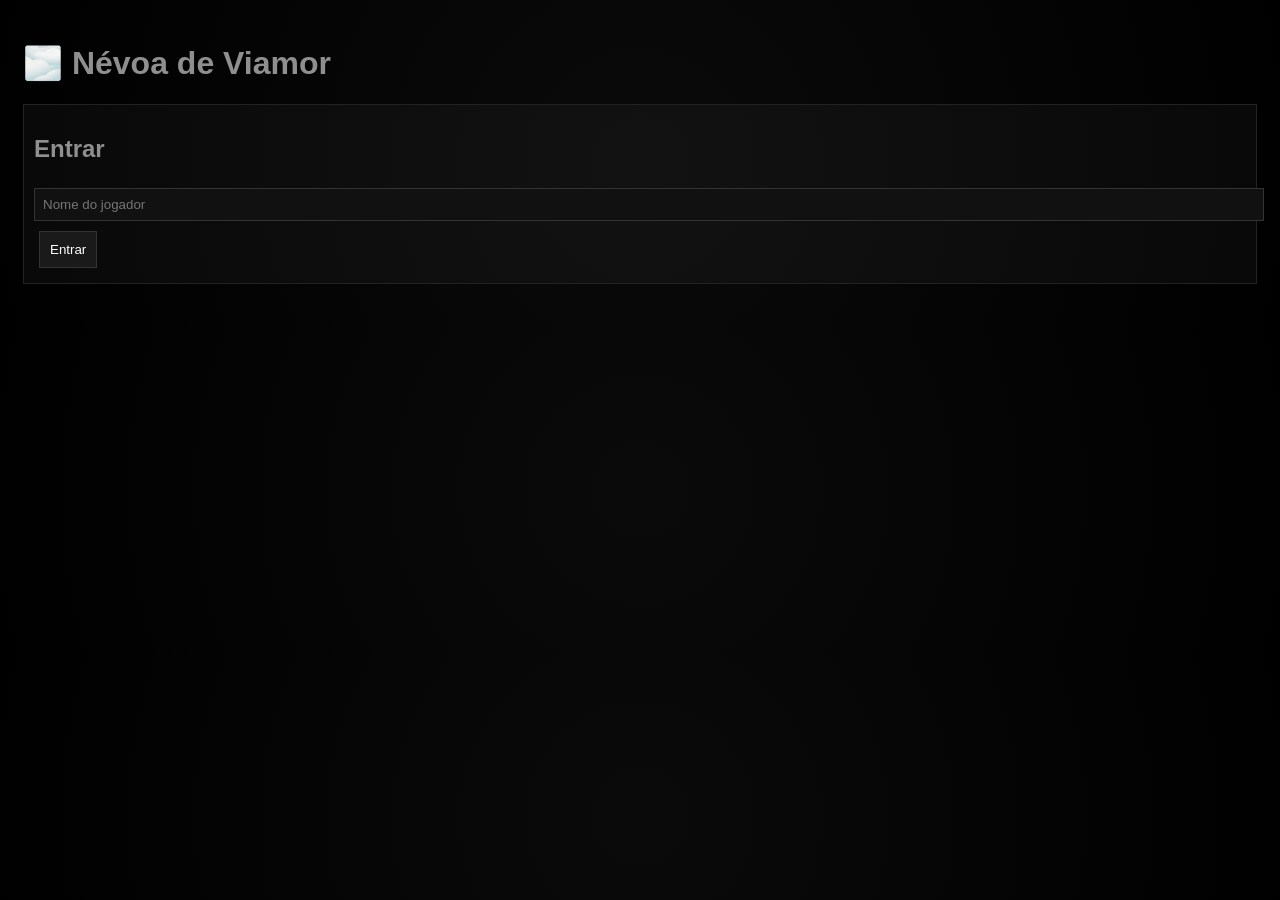
==== index.html @ 669b952c "Add files via upload" ====
<!DOCTYPE html>
<html lang="pt-br">
<head>
<meta charset="UTF-8">
<meta name="viewport" content="width=device-width, initial-scale=1.0">
<title>Névoa de Viamor</title>

<style>
body {
  background: radial-gradient(circle, #0a0a0a, #000);
  color: #d6d6d6;
  font-family: Arial;
  padding: 15px;
}

h1, h2 {
  color: #8f8f8f;
}

input, textarea {
  width: 100%;
  padding: 8px;
  margin: 5px 0;
  background: #111;
  border: 1px solid #333;
  color: white;
}

button {
  padding: 10px;
  margin: 5px;
  background: #1a1a1a;
  color: white;
  border: 1px solid #333;
}

.box {
  margin-bottom: 20px;
  padding: 10px;
  background: rgba(255,255,255,0.03);
  border: 1px solid #222;
}
</style>
</head>

<body>

<h1>🌫️ Névoa de Viamor</h1>

<div id="loginBox" class="box">
<h2>Entrar</h2>
<input id="nomeJogador" placeholder="Nome do jogador">
<button onclick="entrar()">Entrar</button>
</div>

<div id="app" style="display:none">

<div class="box">
<h2>Personagem</h2>
<input id="nome" placeholder="Nome">
<input id="classe" placeholder="Classe">
<input id="idade" placeholder="Idade">
<input id="aparencia" placeholder="Aparência">
</div>

<div class="box">
<h2>Atributos</h2>

<label>Força</label>
<input type="number" id="forca">

<label>Agilidade</label>
<input type="number" id="agi">

<label>Mente</label>
<input type="number" id="mente">

<label>Presença</label>
<input type="number" id="pres">
</div>

<div class="box">
<h2>Status</h2>

<p>Vida: <span id="vida">20</span></p>
<button onclick="vida++; salvar()">+</button>
<button onclick="vida--; salvar()">-</button>

<p>Memória: <span id="memoria">10</span></p>
<button onclick="if(memoria<10){memoria++}; salvar()">+</button>
<button onclick="if(memoria>0){memoria--}; salvar()">-</button>

</div>

<div class="box">
<h2>Defesa</h2>
<p id="defesa">10</p>
</div>

<div class="box">
<h2>Combate</h2>
<input id="arma" placeholder="Arma">
<input id="dano" placeholder="Dano">
<p>d20 + ______ (atributo)</p>
</div>

<div class="box">
<h2>Habilidades</h2>
<textarea id="habilidades"></textarea>
</div>

<div class="box">
<h2>Âncora</h2>
<input id="ancora">
</div>

<div class="box">
<h2>Inventário</h2>
<input id="item1">
<input id="item2">
<input id="item3">
</div>

<div class="box">
<h2>Memórias</h2>
<textarea id="memorias"></textarea>
</div>

</div>

<script>

let jogador = "";
let vida = 20;
let memoria = 10;

function entrar() {
  jogador = document.getElementById("nomeJogador").value;

  if (!jogador) return;

  document.getElementById("loginBox").style.display = "none";
  document.getElementById("app").style.display = "block";

  carregar();
}

function salvar() {
  let dados = {
    nome: val("nome"),
    classe: val("classe"),
    idade: val("idade"),
    aparencia: val("aparencia"),
    forca: val("forca"),
    agi: val("agi"),
    mente: val("mente"),
    pres: val("pres"),
    arma: val("arma"),
    dano: val("dano"),
    habilidades: val("habilidades"),
    ancora: val("ancora"),
    item1: val("item1"),
    item2: val("item2"),
    item3: val("item3"),
    memorias: val("memorias"),
    vida: vida,
    memoria: memoria
  };

  localStorage.setItem(jogador, JSON.stringify(dados));
  atualizar();
}

function carregar() {
  let dados = JSON.parse(localStorage.getItem(jogador));

  if (!dados) return;

  set("nome", dados.nome);
  set("classe", dados.classe);
  set("idade", dados.idade);
  set("aparencia", dados.aparencia);
  set("forca", dados.forca);
  set("agi", dados.agi);
  set("mente", dados.mente);
  set("pres", dados.pres);
  set("arma", dados.arma);
  set("dano", dados.dano);
  set("habilidades", dados.habilidades);
  set("ancora", dados.ancora);
  set("item1", dados.item1);
  set("item2", dados.item2);
  set("item3", dados.item3);
  set("memorias", dados.memorias);

  vida = dados.vida || 20;
  memoria = dados.memoria || 10;

  atualizar();
}

function atualizar() {
  document.getElementById("vida").innerText = vida;
  document.getElementById("memoria").innerText = memoria;

  let agi = document.getElementById("agi").value;
  let defesa = 10 + Number(agi || 0);

  document.getElementById("defesa").innerText = defesa;
}

function val(id) {
  return document.getElementById(id).value;
}

function set(id, v) {
  document.getElementById(id).value = v || "";
}

document.querySelectorAll("input, textarea").forEach(el => {
  el.addEventListener("input", salvar);
});

</script>

</body>
</html>
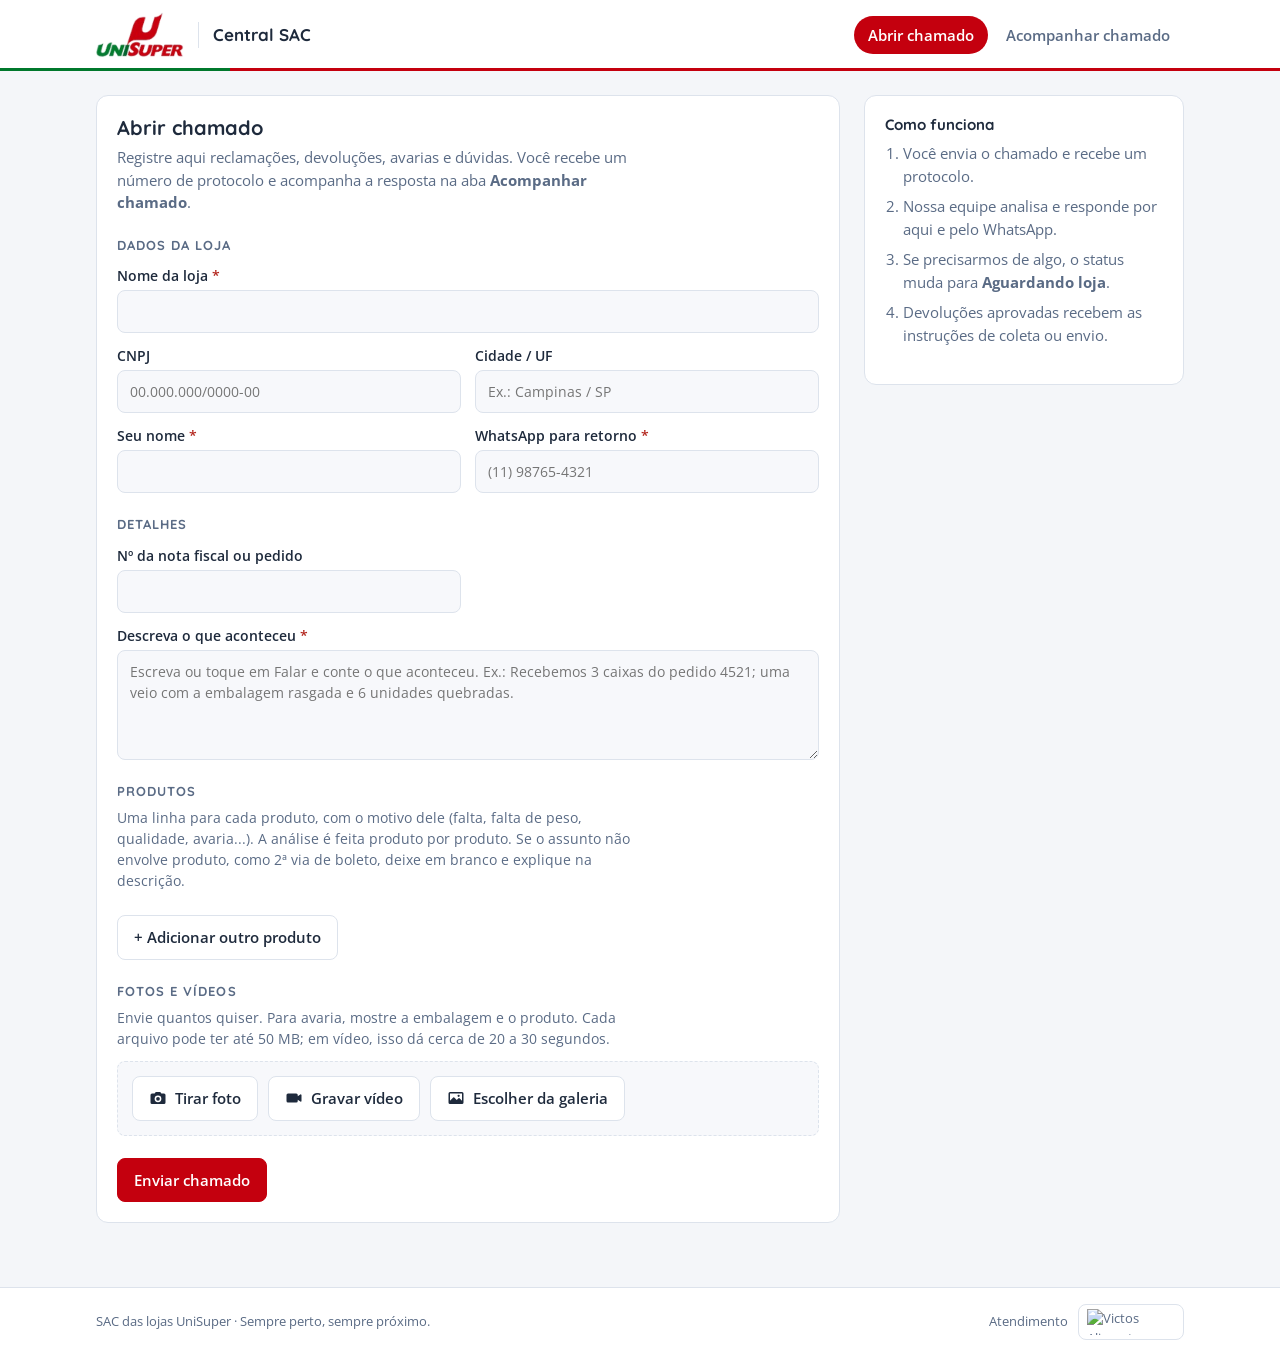
==== commit 8bea5059: "Identidade UniSuper no site, painel e app Logo UniSuper no topo, na tela de boas-vindas e no QR code" ====
--- a/index.html
+++ b/index.html
@@ -1,227 +1,656 @@
-<!DOCTYPE html>
-<html lang="pt-br">
-<head>
-<meta charset="UTF-8">
-<meta name="viewport" content="width=device-width, initial-scale=1.0">
-<title>Névoa de Viamor</title>
-
-<style>
-body {
-  background: radial-gradient(circle, #0a0a0a, #000);
-  color: #d6d6d6;
-  font-family: Arial;
-  padding: 15px;
-}
-
-h1, h2 {
-  color: #8f8f8f;
-}
-
-input, textarea {
-  width: 100%;
-  padding: 8px;
-  margin: 5px 0;
-  background: #111;
-  border: 1px solid #333;
-  color: white;
-}
-
-button {
-  padding: 10px;
-  margin: 5px;
-  background: #1a1a1a;
-  color: white;
-  border: 1px solid #333;
-}
-
-.box {
-  margin-bottom: 20px;
-  padding: 10px;
-  background: rgba(255,255,255,0.03);
-  border: 1px solid #222;
-}
-</style>
-</head>
-
-<body>
-
-<h1>🌫️ Névoa de Viamor</h1>
-
-<div id="loginBox" class="box">
-<h2>Entrar</h2>
-<input id="nomeJogador" placeholder="Nome do jogador">
-<button onclick="entrar()">Entrar</button>
-</div>
-
-<div id="app" style="display:none">
-
-<div class="box">
-<h2>Personagem</h2>
-<input id="nome" placeholder="Nome">
-<input id="classe" placeholder="Classe">
-<input id="idade" placeholder="Idade">
-<input id="aparencia" placeholder="Aparência">
-</div>
-
-<div class="box">
-<h2>Atributos</h2>
-
-<label>Força</label>
-<input type="number" id="forca">
-
-<label>Agilidade</label>
-<input type="number" id="agi">
-
-<label>Mente</label>
-<input type="number" id="mente">
-
-<label>Presença</label>
-<input type="number" id="pres">
-</div>
-
-<div class="box">
-<h2>Status</h2>
-
-<p>Vida: <span id="vida">20</span></p>
-<button onclick="vida++; salvar()">+</button>
-<button onclick="vida--; salvar()">-</button>
-
-<p>Memória: <span id="memoria">10</span></p>
-<button onclick="if(memoria<10){memoria++}; salvar()">+</button>
-<button onclick="if(memoria>0){memoria--}; salvar()">-</button>
-
-</div>
-
-<div class="box">
-<h2>Defesa</h2>
-<p id="defesa">10</p>
-</div>
-
-<div class="box">
-<h2>Combate</h2>
-<input id="arma" placeholder="Arma">
-<input id="dano" placeholder="Dano">
-<p>d20 + ______ (atributo)</p>
-</div>
-
-<div class="box">
-<h2>Habilidades</h2>
-<textarea id="habilidades"></textarea>
-</div>
-
-<div class="box">
-<h2>Âncora</h2>
-<input id="ancora">
-</div>
-
-<div class="box">
-<h2>Inventário</h2>
-<input id="item1">
-<input id="item2">
-<input id="item3">
-</div>
-
-<div class="box">
-<h2>Memórias</h2>
-<textarea id="memorias"></textarea>
-</div>
-
-</div>
-
-<script>
-
-let jogador = "";
-let vida = 20;
-let memoria = 10;
-
-function entrar() {
-  jogador = document.getElementById("nomeJogador").value;
-
-  if (!jogador) return;
-
-  document.getElementById("loginBox").style.display = "none";
-  document.getElementById("app").style.display = "block";
-
-  carregar();
-}
-
-function salvar() {
-  let dados = {
-    nome: val("nome"),
-    classe: val("classe"),
-    idade: val("idade"),
-    aparencia: val("aparencia"),
-    forca: val("forca"),
-    agi: val("agi"),
-    mente: val("mente"),
-    pres: val("pres"),
-    arma: val("arma"),
-    dano: val("dano"),
-    habilidades: val("habilidades"),
-    ancora: val("ancora"),
-    item1: val("item1"),
-    item2: val("item2"),
-    item3: val("item3"),
-    memorias: val("memorias"),
-    vida: vida,
-    memoria: memoria
-  };
-
-  localStorage.setItem(jogador, JSON.stringify(dados));
-  atualizar();
-}
-
-function carregar() {
-  let dados = JSON.parse(localStorage.getItem(jogador));
-
-  if (!dados) return;
-
-  set("nome", dados.nome);
-  set("classe", dados.classe);
-  set("idade", dados.idade);
-  set("aparencia", dados.aparencia);
-  set("forca", dados.forca);
-  set("agi", dados.agi);
-  set("mente", dados.mente);
-  set("pres", dados.pres);
-  set("arma", dados.arma);
-  set("dano", dados.dano);
-  set("habilidades", dados.habilidades);
-  set("ancora", dados.ancora);
-  set("item1", dados.item1);
-  set("item2", dados.item2);
-  set("item3", dados.item3);
-  set("memorias", dados.memorias);
-
-  vida = dados.vida || 20;
-  memoria = dados.memoria || 10;
-
-  atualizar();
-}
-
-function atualizar() {
-  document.getElementById("vida").innerText = vida;
-  document.getElementById("memoria").innerText = memoria;
-
-  let agi = document.getElementById("agi").value;
-  let defesa = 10 + Number(agi || 0);
-
-  document.getElementById("defesa").innerText = defesa;
-}
-
-function val(id) {
-  return document.getElementById(id).value;
-}
-
-function set(id, v) {
-  document.getElementById(id).value = v || "";
-}
-
-document.querySelectorAll("input, textarea").forEach(el => {
-  el.addEventListener("input", salvar);
-});
-
-</script>
-
-</body>
-</html>+<!doctype html>
+<html lang="pt-BR">
+<head>
+<meta charset="utf-8">
+<meta name="viewport" content="width=device-width, initial-scale=1, viewport-fit=cover">
+<title>SAC UniSuper</title>
+<meta name="description" content="SAC das lojas UniSuper: abra e acompanhe reclamações, devoluções, avarias e dúvidas.">
+<link rel="preconnect" href="https://fonts.googleapis.com">
+<link rel="preconnect" href="https://fonts.gstatic.com" crossorigin>
+<link rel="stylesheet" href="https://fonts.googleapis.com/css2?family=Quicksand:wght@500;600;700&family=Open+Sans:wght@400;500;600;700&family=JetBrains+Mono:wght@500;600&display=swap">
+<link rel="stylesheet" href="estilo.css">
+<link rel="icon" type="image/png" href="img/us-favicon.png">
+<link rel="apple-touch-icon" href="img/us-apple-touch-icon.png">
+<link rel="manifest" href="manifest.webmanifest">
+<meta name="theme-color" content="#c4000e">
+<meta name="mobile-web-app-capable" content="yes">
+<meta name="apple-mobile-web-app-title" content="SAC UniSuper">
+</head>
+<body>
+
+<header class="top">
+  <div class="wrap">
+    <a class="brand" href="./">
+      <picture>
+        <source srcset="img/unisuper-logo-escuro.png" media="(prefers-color-scheme: dark)">
+        <img class="logo" src="img/unisuper-logo-grande.png" alt="UniSuper" width="453" height="237">
+      </picture>
+      <span class="brand-sub">Central SAC</span>
+    </a>
+    <nav class="tabs" aria-label="Seções">
+      <button class="tab" type="button" data-view="novo" aria-current="page">Abrir chamado</button>
+      <button class="tab" type="button" data-view="acompanhar">Acompanhar chamado</button>
+    </nav>
+  </div>
+</header>
+
+<main class="wrap">
+  <div id="banners"></div>
+  <div class="instalar" id="instalar" hidden>
+    <img src="img/us-app-192.png" alt="" width="44" height="44">
+    <div><b>Instale o app SAC UniSuper</b><span>Fica na tela do celular e abre direto no formulário.</span></div>
+    <button class="btn primary small" type="button" id="instalar-sim">Instalar</button>
+    <button class="btn small" type="button" id="instalar-nao" aria-label="Agora não">Agora não</button>
+    <p class="instalar-ajuda" id="instalar-ajuda" hidden></p>
+  </div>
+
+  <!-- Abrir chamado -->
+  <section id="v-novo">
+    <div class="grid-form" id="form-area">
+      <form class="card" id="form" novalidate>
+        <h2>Abrir chamado</h2>
+        <p class="lead">Registre aqui reclamações, devoluções, avarias e dúvidas. Você recebe um número de protocolo e acompanha a resposta na aba <b>Acompanhar chamado</b>.</p>
+
+        <fieldset>
+          <legend>Dados da loja</legend>
+          <div class="loja-fixa" id="loja-fixa" hidden></div>
+          <div class="fields">
+            <label class="f full manual"><span>Nome da loja <span class="req">*</span></span><input type="text" id="f-loja" autocomplete="organization" maxlength="200" required></label>
+            <label class="f manual">CNPJ<input type="text" id="f-cnpj" inputmode="numeric" maxlength="30" placeholder="00.000.000/0000-00"></label>
+            <label class="f manual">Cidade / UF<input type="text" id="f-cidade" maxlength="120" placeholder="Ex.: Campinas / SP"></label>
+            <label class="f"><span>Seu nome <span class="req">*</span></span><input type="text" id="f-contato" autocomplete="name" maxlength="120" required></label>
+            <label class="f"><span>WhatsApp para retorno <span class="req">*</span></span><input type="tel" id="f-whats" inputmode="tel" autocomplete="tel" placeholder="(11) 98765-4321" required></label>
+          </div>
+        </fieldset>
+
+        <fieldset>
+          <legend>Detalhes</legend>
+          <div class="fields">
+            <label class="f">Nº da nota fiscal ou pedido<input type="text" id="f-nf" maxlength="60"></label>
+            <div class="f full">
+              <div class="desc-cab"><label for="f-desc"><span>Descreva o que aconteceu <span class="req">*</span></span></label>
+                <button class="btn small mic" type="button" id="btn-mic" hidden aria-pressed="false"><svg viewBox="0 0 24 24" width="18" height="18" aria-hidden="true"><path fill="currentColor" d="M12 15a3 3 0 0 0 3-3V6a3 3 0 1 0-6 0v6a3 3 0 0 0 3 3zm5-3a5 5 0 0 1-10 0H5a7 7 0 0 0 6 6.92V21h2v-2.08A7 7 0 0 0 19 12h-2z"/></svg><span id="mic-rot">Falar</span></button></div>
+              <textarea id="f-desc" maxlength="4000" required placeholder="Escreva ou toque em Falar e conte o que aconteceu. Ex.: Recebemos 3 caixas do pedido 4521; uma veio com a embalagem rasgada e 6 unidades quebradas."></textarea>
+              <small class="muted" id="mic-status" role="status"></small>
+            </div>
+          </div>
+        </fieldset>
+
+        <fieldset>
+          <legend id="itens-leg">Produtos</legend>
+          <p class="hint" id="itens-hint">Uma linha para cada produto, com o motivo dele (falta, falta de peso, qualidade, avaria...). A análise é feita produto por produto. Se o assunto não envolve produto, como 2ª via de boleto, deixe em branco e explique na descrição.</p>
+          <div class="itens" id="itens"></div>
+          <button class="btn" type="button" id="add-item">+ Adicionar outro produto</button>
+        </fieldset>
+
+        <fieldset>
+          <legend id="fotos-rot">Fotos e vídeos</legend>
+          <p class="hint">Envie quantos quiser. Para avaria, mostre a embalagem e o produto. Cada arquivo pode ter até 50 MB; em vídeo, isso dá cerca de 20 a 30 segundos.</p>
+          <div class="drop" role="group" aria-labelledby="fotos-rot">
+            <div class="foto-btns">
+              <button class="btn" type="button" id="btn-camera"><svg viewBox="0 0 24 24" width="18" height="18" aria-hidden="true"><path fill="currentColor" d="M9 4h6l1.5 2H20a2 2 0 0 1 2 2v10a2 2 0 0 1-2 2H4a2 2 0 0 1-2-2V8a2 2 0 0 1 2-2h3.5L9 4zm3 4.5a4.5 4.5 0 1 0 0 9 4.5 4.5 0 0 0 0-9zm0 2a2.5 2.5 0 1 1 0 5 2.5 2.5 0 0 1 0-5z"/></svg>Tirar foto</button>
+              <button class="btn" type="button" id="btn-video"><svg viewBox="0 0 24 24" width="18" height="18" aria-hidden="true"><path fill="currentColor" d="M4 6h11a2 2 0 0 1 2 2v1.6l3.4-2.3A1 1 0 0 1 22 8.1v7.8a1 1 0 0 1-1.6.8L17 14.4V16a2 2 0 0 1-2 2H4a2 2 0 0 1-2-2V8a2 2 0 0 1 2-2z"/></svg>Gravar vídeo</button>
+              <button class="btn" type="button" id="btn-galeria"><svg viewBox="0 0 24 24" width="18" height="18" aria-hidden="true"><path fill="currentColor" d="M4 4h16a2 2 0 0 1 2 2v12a2 2 0 0 1-2 2H4a2 2 0 0 1-2-2V6a2 2 0 0 1 2-2zm0 2v9.6l4.3-4.3a1 1 0 0 1 1.4 0l3.3 3.3 2.3-2.3a1 1 0 0 1 1.4 0L20 15.6V6H4zm11.5 1.5a1.5 1.5 0 1 1 0 3 1.5 1.5 0 0 1 0-3z"/></svg><span id="galeria-rot">Escolher da galeria</span></button>
+              <span class="muted" id="fotos-cont"></span>
+            </div>
+            <input class="oculto" type="file" id="f-camera" accept="image/*" capture="environment" tabindex="-1" aria-hidden="true">
+            <input class="oculto" type="file" id="f-video" accept="video/*" capture="environment" tabindex="-1" aria-hidden="true">
+            <input class="oculto" type="file" id="f-fotos" accept="image/*,video/*" multiple tabindex="-1" aria-hidden="true">
+            <div class="thumbs" id="thumbs"></div>
+          </div>
+        </fieldset>
+
+        <div class="actions">
+          <button class="btn primary" type="submit" id="btn-enviar">Enviar chamado</button>
+          <span class="muted" id="form-msg" role="status"></span>
+        </div>
+      </form>
+
+      <aside class="card aside">
+        <h3>Como funciona</h3>
+        <ol>
+          <li>Você envia o chamado e recebe um protocolo.</li>
+          <li>Nossa equipe analisa e responde por aqui e pelo WhatsApp.</li>
+          <li>Se precisarmos de algo, o status muda para <b>Aguardando loja</b>.</li>
+          <li>Devoluções aprovadas recebem as instruções de coleta ou envio.</li>
+        </ol>
+        <div class="sla" id="sla-list"></div>
+        <p class="muted" id="sac-fone" hidden></p>
+      </aside>
+    </div>
+
+    <div id="sucesso" hidden>
+      <div class="ticket">
+        <div class="left">Protocolo</div>
+        <div class="right">
+          <span class="muted">Chamado registrado. Guarde este número:</span>
+          <span class="code mono" id="suc-code"></span>
+          <span class="muted" id="suc-prazo"></span>
+          <div class="actions" style="margin-top:4px">
+            <button class="btn" type="button" id="suc-copiar">Copiar protocolo</button>
+            <button class="btn" type="button" id="suc-ver">Acompanhar este chamado</button>
+            <button class="btn primary" type="button" id="suc-novo">Abrir outro chamado</button>
+          </div>
+        </div>
+      </div>
+    </div>
+  </section>
+
+  <!-- Acompanhar -->
+  <section id="v-acompanhar" hidden>
+    <div class="grid-form">
+      <div style="display:grid;gap:18px;min-width:0">
+        <form class="card" id="consulta" novalidate>
+          <h2>Acompanhar chamado</h2>
+          <p class="lead">Informe o protocolo e o WhatsApp usado na abertura.</p>
+          <div class="fields" style="margin-top:16px">
+            <label class="f">Protocolo<input type="text" id="c-proto" class="mono" placeholder="SAC-261020-K7QM" autocapitalize="characters" required></label>
+            <label class="f">WhatsApp<input type="tel" id="c-whats" inputmode="tel" placeholder="(11) 98765-4321" required></label>
+          </div>
+          <div class="actions">
+            <button class="btn primary" type="submit" id="btn-consultar">Consultar</button>
+            <span class="muted" id="c-msg" role="status"></span>
+          </div>
+        </form>
+        <div id="resultado"></div>
+      </div>
+      <aside class="card aside">
+        <h3>Chamados deste aparelho</h3>
+        <div id="recentes"></div>
+      </aside>
+    </div>
+  </section>
+</main>
+
+<footer class="rodape">
+  <div class="wrap">
+    <span>SAC das lojas UniSuper · Sempre perto, sempre próximo.</span>
+    <span class="grupo">Atendimento <span class="selo"><img src="img/victos-logo.png" alt="Victos Alimentos e Logística" width="720" height="212"></span></span>
+  </div>
+</footer>
+
+<div class="boas-vindas" id="boas-vindas" role="dialog" aria-modal="true" aria-labelledby="bv-tit" hidden>
+  <div class="bv-faixa" aria-hidden="true"></div>
+  <div class="bv-corpo">
+    <picture>
+      <source srcset="img/unisuper-logo-escuro.png" media="(prefers-color-scheme: dark)">
+      <img src="img/unisuper-logo-grande.png" alt="UniSuper" class="bv-logo" width="453" height="237">
+    </picture>
+    <h1 id="bv-tit">Bem-vindo!</h1>
+    <p class="bv-loja" id="bv-loja" hidden></p>
+    <p class="bv-txt">Este é o SAC das lojas UniSuper. Por aqui você abre reclamações, devoluções e avarias, manda fotos e vídeos e acompanha a resposta da equipe.</p>
+    <button class="btn primary bv-btn" type="button" id="bv-ok">Abrir chamado</button>
+    <span class="bv-grupo">Atendimento <img src="img/victos-logo.png" alt="Victos Alimentos e Logística" width="720" height="212"></span>
+  </div>
+</div>
+
+<div class="toast" id="toast" role="status" hidden></div>
+
+<script src="https://cdn.jsdelivr.net/npm/@supabase/supabase-js@2.45.4/dist/umd/supabase.js"></script>
+<script src="config.js"></script>
+<script src="comum.js"></script>
+<script>
+(function () {
+  const { TIPOS, STATUS, MOTIVOS_ITEM, tipoPelosItens, fmtQtd, lerQtd, MAX_ARQUIVO, tipoArquivo, tamanho, decisaoTexto, $, esc, soDigitos, store, prazoDe, prazoInfo, quando, toast, copiar, mensagemErro } = window.SAC;
+  const cfg = window.SAC_CONFIG || {};
+  const sb = window.SAC.cliente();
+  let atual = null; // chamado aberto na consulta: {protocolo, whatsapp}
+
+  if (cfg.whatsappSac) { $('sac-fone').hidden = false; $('sac-fone').textContent = 'Urgente? Fale com o SAC pelo WhatsApp ' + cfg.whatsappSac + '.'; }
+  if (!sb) { $('banners').innerHTML = window.SAC.configPendente(); $('btn-enviar').disabled = true; $('btn-consultar').disabled = true; }
+
+  // ---------- abas ----------
+  function irPara(v) {
+    document.querySelectorAll('.tab').forEach((b) => b.toggleAttribute('aria-current', b.dataset.view === v));
+    document.querySelectorAll('.tab[aria-current]').forEach((b) => b.setAttribute('aria-current', 'page'));
+    $('v-novo').hidden = v !== 'novo';
+    $('v-acompanhar').hidden = v !== 'acompanhar';
+    if (v === 'acompanhar') renderRecentes();
+    try { history.replaceState(null, '', v === 'acompanhar' ? '#acompanhar' : location.pathname + location.search); } catch (e) { /* ok */ }
+    window.scrollTo(0, 0);
+  }
+  document.querySelectorAll('.tab').forEach((b) => b.addEventListener('click', () => irPara(b.dataset.view)));
+
+  // ---------- formulário ----------
+  $('sla-list').innerHTML = '<h3>Prazo de primeira resposta</h3>' + Object.values(TIPOS).map((t) =>
+    `<div><span>${esc(t.rot)}</span><b class="mono">${t.sla} h</b></div>`).join('');
+  function novaLinha() {
+    const d = document.createElement('div');
+    d.className = 'item-linha';
+    d.innerHTML = `<span class="item-n" aria-hidden="true"></span>
+      <label class="f c-sku">Código (SKU)<input type="text" data-k="sku" maxlength="60" autocomplete="off" inputmode="numeric" placeholder="Código"></label>
+      <label class="f c-desc">Descrição do produto<input type="text" data-k="produto" maxlength="200" autocomplete="off" placeholder="ou comece pelo nome"></label>
+      <div class="f c-qtd"><span>Quantidade</span><div class="qtd-un">
+        <input type="text" data-k="quantidade" inputmode="decimal" autocomplete="off" aria-label="Quantidade">
+        <select data-k="unidade" aria-label="Unidade de medida"><option value="un">un</option><option value="kg">kg</option></select>
+      </div></div>
+      <label class="f c-mot">Motivo deste produto<select data-k="motivo"><option value="">Selecione</option>${MOTIVOS_ITEM.map((m) => `<option>${esc(m)}</option>`).join('')}</select></label>
+      <button class="item-rem" type="button" aria-label="Remover este produto">×</button>
+      <ul class="sugestoes" role="listbox" aria-label="Produtos do catálogo" hidden></ul>`;
+    $('itens').appendChild(d);
+    atualizarLinhas();
+    return d;
+  }
+  function atualizarLinhas() {
+    const linhas = $('itens').querySelectorAll('.item-linha');
+    linhas.forEach((l, i) => { l.querySelector('.item-n').textContent = i + 1; l.querySelector('.item-rem').hidden = linhas.length === 1; });
+  }
+  function lerItens() {
+    return Array.from($('itens').querySelectorAll('.item-linha')).map((l) => {
+      const val = (k) => l.querySelector(`[data-k="${k}"]`).value.trim();
+      const q = lerQtd(val('quantidade'));
+      return { sku: val('sku'), produto: val('produto'), quantidade: q == null || Number.isNaN(q) ? '' : String(q), unidade: val('unidade'), motivo: val('motivo') };
+    }).filter((i) => i.sku || i.produto);
+  }
+  function limparItens() { $('itens').innerHTML = ''; novaLinha(); }
+  $('add-item').addEventListener('click', () => { novaLinha().querySelector('input').focus(); });
+  $('itens').addEventListener('click', (e) => {
+    const b = e.target.closest('.item-rem');
+    if (b) { b.closest('.item-linha').remove(); atualizarLinhas(); }
+  });
+  limparItens();
+
+  // Catálogo: ao digitar o código, o nome aparece; ao digitar o nome, sugere produtos com o código.
+  // Produto fora do catálogo continua aceito, digitado à mão.
+  const buscasPendentes = new WeakMap();
+  function preencher(linha, p) {
+    linha.querySelector('[data-k="sku"]').value = p.sku;
+    linha.querySelector('[data-k="produto"]').value = p.nome;
+    linha.dataset.cat = '1';
+    fecharSugestoes(linha);
+  }
+  function fecharSugestoes(linha) { const ul = linha.querySelector('.sugestoes'); ul.hidden = true; ul.innerHTML = ''; }
+  $('itens').addEventListener('input', (e) => {
+    const campo = e.target.closest('[data-k="sku"], [data-k="produto"]');
+    if (!campo || !sb) return;
+    const linha = campo.closest('.item-linha');
+    delete linha.dataset.cat;
+    clearTimeout(buscasPendentes.get(linha));
+    const q = campo.value.trim();
+    if (q.length < 2) { fecharSugestoes(linha); return; }
+    buscasPendentes.set(linha, setTimeout(async () => {
+      const pedido = (linha.dataset.pedido = String(Number(linha.dataset.pedido || 0) + 1));
+      const { data, error } = await sb.rpc('buscar_produtos', { p_busca: q, p_limite: 8 });
+      if (error || linha.dataset.pedido !== pedido || !Array.isArray(data)) return;
+      const exato = campo.dataset.k === 'sku' && data.find((p) => p.sku.toLowerCase() === q.toLowerCase());
+      if (exato) { preencher(linha, exato); return; }
+      const ul = linha.querySelector('.sugestoes');
+      if (!data.length) { fecharSugestoes(linha); return; }
+      ul.innerHTML = data.map((p, i) => `<li><button type="button" role="option" data-i="${i}"><b class="mono">${esc(p.sku)}</b><span>${esc(p.nome)}</span></button></li>`).join('');
+      ul._produtos = data;
+      ul.hidden = false;
+    }, 250));
+  });
+  $('itens').addEventListener('click', (e) => {
+    const b = e.target.closest('.sugestoes [data-i]');
+    if (!b) return;
+    const linha = b.closest('.item-linha');
+    preencher(linha, b.closest('.sugestoes')._produtos[Number(b.dataset.i)]);
+    linha.querySelector('[data-k="quantidade"]').focus();
+  });
+  $('itens').addEventListener('keydown', (e) => {
+    const linha = e.target.closest('.item-linha');
+    if (!linha) return;
+    const ul = linha.querySelector('.sugestoes');
+    if (e.key === 'Escape') { fecharSugestoes(linha); return; }
+    if (e.key === 'ArrowDown' && !ul.hidden) {
+      e.preventDefault();
+      const botoes = Array.from(ul.querySelectorAll('button'));
+      const i = botoes.indexOf(document.activeElement);
+      (botoes[i + 1] || botoes[0]).focus();
+    }
+    if (e.key === 'ArrowUp' && !ul.hidden && ul.contains(document.activeElement)) {
+      e.preventDefault();
+      const botoes = Array.from(ul.querySelectorAll('button'));
+      const i = botoes.indexOf(document.activeElement);
+      (i > 0 ? botoes[i - 1] : linha.querySelector('[data-k="produto"]')).focus();
+    }
+  });
+  // Fecha as sugestões ao sair da linha (o atraso deixa o toque na sugestão acontecer antes).
+  $('itens').addEventListener('focusout', (e) => {
+    const linha = e.target.closest('.item-linha');
+    if (linha) setTimeout(() => { if (!linha.contains(document.activeElement)) fecharSugestoes(linha); }, 200);
+  });
+
+  const salvo = store.get('sac.loja');
+  if (salvo) {
+    $('f-loja').value = salvo.nome || ''; $('f-cnpj').value = salvo.cnpj || ''; $('f-cidade').value = salvo.cidade || '';
+    $('f-contato').value = salvo.contato || ''; $('f-whats').value = salvo.whatsapp || '';
+  }
+
+  // Link próprio da loja (?loja=código): o formulário já abre com a loja identificada.
+  // O código fica guardado no aparelho, então o endereço comum também reconhece a loja depois.
+  let lojaFixa = null;
+  function mostrarLojaFixa(l) {
+    lojaFixa = l;
+    if (l) { $('bv-loja').textContent = l.nome; $('bv-loja').hidden = false; }
+    $('loja-fixa').hidden = !l;
+    document.querySelectorAll('#form .manual').forEach((el) => { el.hidden = !!l; });
+    if (!l) return;
+    $('loja-fixa').innerHTML = `<div><span class="lf-rot">Chamado em nome de</span><b>${esc(l.nome)}</b>
+      <span class="muted">${esc([l.cnpj, l.cidade].filter(Boolean).join(' · '))}</span></div>
+      <button class="btn small" type="button" id="lf-trocar">Não é a sua loja?</button>`;
+    $('f-loja').value = l.nome; $('f-cnpj').value = l.cnpj || ''; $('f-cidade').value = l.cidade || '';
+    // Quem atende pode variar: usa o que esta pessoa já digitou antes; senão, o contato cadastrado.
+    if (!$('f-contato').value && l.contato) $('f-contato').value = l.contato;
+    if (!$('f-whats').value && l.whatsapp) $('f-whats').value = l.whatsapp;
+    $('lf-trocar').addEventListener('click', () => {
+      store.set('sac.lojaCodigo', null);
+      ['f-loja', 'f-cnpj', 'f-cidade'].forEach((id) => { $(id).value = ''; });
+      mostrarLojaFixa(null);
+      $('f-loja').focus();
+    });
+  }
+  async function identificarLoja() {
+    let codigo = null;
+    try { codigo = new URLSearchParams(location.search).get('loja'); } catch (e) { /* ok */ }
+    if (codigo) store.set('sac.lojaCodigo', codigo.trim().toLowerCase());
+    codigo = store.get('sac.lojaCodigo');
+    if (!codigo || !sb) return;
+    const { data, error } = await sb.rpc('loja_por_codigo', { p_codigo: codigo });
+    if (error) return; // sem conexão: segue com o formulário comum
+    if (!data) {
+      store.set('sac.lojaCodigo', null);
+      if (new URLSearchParams(location.search).get('loja')) toast('Este link de loja não está mais ativo. Preencha os dados da loja.');
+      return;
+    }
+    mostrarLojaFixa(data);
+  }
+  identificarLoja();
+
+  // Fotos e vídeos: câmera e gravação trazem um por vez e a galeria pode trazer vários, então guardamos a lista aqui.
+  let anexosSel = [];
+  const celular = window.matchMedia && window.matchMedia('(pointer: coarse)').matches;
+  if (!celular) { $('btn-camera').hidden = true; $('btn-video').hidden = true; $('galeria-rot').textContent = 'Escolher arquivos'; }
+  $('btn-camera').addEventListener('click', () => $('f-camera').click());
+  $('btn-video').addEventListener('click', () => $('f-video').click());
+  $('btn-galeria').addEventListener('click', () => $('f-fotos').click());
+  function adicionarAnexos(input) {
+    const novos = Array.from(input.files || []);
+    input.value = '';
+    novos.forEach((f) => {
+      const tipo = tipoArquivo(f);
+      if (!tipo) { toast(f.name + ' não foi adicionado: envie foto (JPG, PNG, HEIC) ou vídeo (MP4, MOV).'); return; }
+      if (f.size > MAX_ARQUIVO) {
+        toast(f.name + ' tem ' + tamanho(f.size) + ' e passa do limite de 50 MB' + (tipo.mime.startsWith('video') ? '. Grave um vídeo mais curto, de até 30 segundos.' : '.'));
+        return;
+      }
+      anexosSel.push({ arquivo: f, tipo, url: URL.createObjectURL(f) });
+    });
+    renderAnexos();
+  }
+  function renderAnexos() {
+    $('thumbs').innerHTML = anexosSel.map((a, i) => {
+      const video = a.tipo.mime.startsWith('video');
+      const midia = video ? `<video src="${a.url}" muted playsinline preload="metadata"></video><span class="play" aria-hidden="true">▶</span>` : `<img src="${a.url}" alt="">`;
+      return `<div class="thumb" title="${esc(a.arquivo.name)} · ${tamanho(a.arquivo.size)}">${midia}<button type="button" data-rem="${i}" aria-label="Remover ${video ? 'vídeo' : 'foto'} ${i + 1}">×</button></div>`;
+    }).join('');
+    const fotos = anexosSel.filter((a) => !a.tipo.mime.startsWith('video')).length, videos = anexosSel.length - fotos;
+    const partes = [];
+    if (fotos) partes.push(fotos + (fotos === 1 ? ' foto' : ' fotos'));
+    if (videos) partes.push(videos + (videos === 1 ? ' vídeo' : ' vídeos'));
+    $('fotos-cont').textContent = partes.join(' e ');
+  }
+  function limparAnexos() { anexosSel.forEach((a) => URL.revokeObjectURL(a.url)); anexosSel = []; renderAnexos(); }
+  ['f-camera', 'f-video', 'f-fotos'].forEach((id) => $(id).addEventListener('change', () => adicionarAnexos($(id))));
+  $('thumbs').addEventListener('click', (e) => {
+    const b = e.target.closest('[data-rem]');
+    if (!b) return;
+    const [a] = anexosSel.splice(Number(b.dataset.rem), 1);
+    if (a) URL.revokeObjectURL(a.url);
+    renderAnexos();
+  });
+
+  // Ditado por voz na descrição: usa o reconhecimento de voz do próprio navegador (Chrome, Edge, Safari).
+  const Reconhecedor = window.SpeechRecognition || window.webkitSpeechRecognition;
+  let ditado = null;
+  function micVisual(ouvindo, status) {
+    $('btn-mic').setAttribute('aria-pressed', String(ouvindo));
+    $('btn-mic').classList.toggle('ouvindo', ouvindo);
+    $('mic-rot').textContent = ouvindo ? 'Parar' : 'Falar';
+    $('mic-status').textContent = status || '';
+  }
+  if (Reconhecedor) {
+    $('btn-mic').hidden = false;
+    $('btn-mic').addEventListener('click', () => {
+      if (ditado) { ditado.stop(); return; }
+      const campo = $('f-desc');
+      const base = campo.value.trim() ? campo.value.trim() + ' ' : '';
+      let finais = '';
+      const rec = new Reconhecedor();
+      rec.lang = 'pt-BR'; rec.continuous = true; rec.interimResults = true;
+      rec.onresult = (e) => {
+        let parcial = '';
+        for (let i = e.resultIndex; i < e.results.length; i++) {
+          const t = e.results[i][0].transcript;
+          if (e.results[i].isFinal) finais += t.trim() + ' '; else parcial += t;
+        }
+        let texto = base + finais + parcial;
+        if (!base) texto = texto.charAt(0).toUpperCase() + texto.slice(1);
+        campo.value = texto.slice(0, 4000);
+      };
+      rec.onerror = (e) => {
+        const msg = e.error === 'not-allowed' || e.error === 'service-not-allowed' ? 'O microfone foi bloqueado. Libere o acesso ao microfone para este site nas configurações do navegador.'
+          : e.error === 'no-speech' ? 'Não ouvi nada. Toque em Falar e fale perto do celular.'
+          : e.error === 'network' ? 'O ditado precisa de internet. Confira a conexão.' : 'Não deu para usar o microfone agora. Você pode digitar normalmente.';
+        toast(msg);
+      };
+      rec.onend = () => { ditado = null; $('f-desc').value = $('f-desc').value.trim(); micVisual(false, ''); };
+      try { rec.start(); ditado = rec; micVisual(true, 'Ouvindo… fale o que aconteceu e toque em Parar quando terminar. Depois você pode corrigir o texto.'); }
+      catch (err) { ditado = null; toast('Não deu para usar o microfone agora. Você pode digitar normalmente.'); }
+    });
+  }
+
+  $('form').addEventListener('input', () => { if (!$('btn-enviar').disabled) $('form-msg').textContent = ''; });
+  $('form').addEventListener('submit', async (e) => {
+    e.preventDefault();
+    if (!sb) return;
+    const v = (id) => $(id).value.trim();
+    const faltando = [['f-loja', 'nome da loja'], ['f-contato', 'seu nome'], ['f-whats', 'WhatsApp'], ['f-desc', 'descrição']].filter(([id]) => !v(id));
+    if (faltando.length) { $('form-msg').textContent = 'Preencha: ' + faltando.map((f) => f[1]).join(', ') + '.'; $(faltando[0][0]).focus(); return; }
+    if (soDigitos(v('f-whats')).length < 10) { $('form-msg').textContent = 'Confira o WhatsApp: use DDD + número.'; $('f-whats').focus(); return; }
+    const itens = lerItens();
+    // Quantidade: número com até 3 casas em kg; número inteiro em unidades.
+    const qtdRuim = Array.from($('itens').querySelectorAll('.item-linha')).find((l) => {
+      const q = lerQtd(l.querySelector('[data-k="quantidade"]').value);
+      return q != null && (Number.isNaN(q) || (l.querySelector('[data-k="unidade"]').value === 'un' && !Number.isInteger(q)));
+    });
+    if (qtdRuim) {
+      const kg = qtdRuim.querySelector('[data-k="unidade"]').value === 'kg';
+      $('form-msg').textContent = 'Confira a quantidade do produto ' + qtdRuim.querySelector('.item-n').textContent + (kg ? ': use números, como 2,5.' : ': em unidades, use um número inteiro (ou troque para kg).');
+      qtdRuim.querySelector('[data-k="quantidade"]').focus();
+      return;
+    }
+    // Cada produto informado precisa do seu motivo: é dele que sai o tipo do chamado.
+    const semMotivo = Array.from($('itens').querySelectorAll('.item-linha')).find((l) =>
+      (l.querySelector('[data-k="sku"]').value.trim() || l.querySelector('[data-k="produto"]').value.trim()) && !l.querySelector('[data-k="motivo"]').value);
+    if (semMotivo) { $('form-msg').textContent = 'Escolha o motivo do produto ' + semMotivo.querySelector('.item-n').textContent + '.'; semMotivo.querySelector('[data-k="motivo"]').focus(); return; }
+
+    const btn = $('btn-enviar');
+    btn.disabled = true;
+    try {
+      const anexos = [];
+      for (let i = 0; i < anexosSel.length; i++) {
+        const a = anexosSel[i];
+        $('form-msg').textContent = `Enviando arquivo ${i + 1} de ${anexosSel.length} (${tamanho(a.arquivo.size)})…`;
+        const caminho = 'pendente/' + crypto.randomUUID() + '.' + a.tipo.ext;
+        const { error } = await sb.storage.from('anexos').upload(caminho, a.arquivo, { contentType: a.tipo.mime, upsert: false });
+        if (error) toast(a.arquivo.name + ' não foi enviado: ' + mensagemErro(error));
+        else anexos.push(caminho);
+      }
+      $('form-msg').textContent = 'Registrando chamado…';
+      const tipo = tipoPelosItens(itens);
+      // Resumo para a fila: os motivos dos produtos, sem repetir (ou "Outros assuntos" sem produto).
+      const motivo = (Array.from(new Set(itens.map((i) => i.motivo).filter(Boolean))).join(', ') || 'Outros assuntos').slice(0, 120);
+      const loja = { nome: v('f-loja'), cnpj: v('f-cnpj'), cidade: v('f-cidade'), contato: v('f-contato'), whatsapp: v('f-whats') };
+      const { data, error } = await sb.rpc('abrir_chamado', { dados: {
+        tipo, motivo, loja_nome: loja.nome, loja_cnpj: loja.cnpj, loja_cidade: loja.cidade,
+        loja_contato: loja.contato, loja_whatsapp: loja.whatsapp, nf: v('f-nf'), descricao: v('f-desc'), itens, anexos,
+        loja_codigo: lojaFixa ? lojaFixa.codigo : null
+      } });
+      if (error) throw error;
+      const protocolo = data.protocolo;
+      store.set('sac.loja', loja);
+      const rec = (store.get('sac.recentes') || []).filter((r) => r.protocolo !== protocolo);
+      rec.unshift({ protocolo, whatsapp: loja.whatsapp, tipo, em: new Date().toISOString() });
+      store.set('sac.recentes', rec.slice(0, 30));
+      ['f-nf', 'f-desc'].forEach((id) => { $(id).value = ''; });
+      limparItens(); limparAnexos(); $('form-msg').textContent = '';
+      $('suc-code').textContent = protocolo;
+      $('suc-prazo').textContent = 'Primeira resposta em até ' + TIPOS[tipo].sla + ' horas.';
+      $('form-area').hidden = true; $('sucesso').hidden = false;
+      window.scrollTo(0, 0);
+    } catch (err) {
+      $('form-msg').textContent = mensagemErro(err);
+    } finally {
+      btn.disabled = !sb;
+    }
+  });
+  $('suc-copiar').addEventListener('click', () => copiar($('suc-code').textContent));
+  $('suc-novo').addEventListener('click', () => { $('sucesso').hidden = true; $('form-area').hidden = false; window.scrollTo(0, 0); });
+  $('suc-ver').addEventListener('click', () => {
+    $('c-proto').value = $('suc-code').textContent; $('c-whats').value = (store.get('sac.loja') || {}).whatsapp || '';
+    irPara('acompanhar'); consultar();
+  });
+
+  // ---------- consulta ----------
+  function renderRecentes() {
+    const rec = store.get('sac.recentes') || [];
+    $('recentes').innerHTML = rec.length
+      ? '<ul class="people">' + rec.map((r, i) => `<li><span class="mono">${esc(r.protocolo)}</span><button class="btn small" type="button" data-rec="${i}">Ver</button></li>`).join('') + '</ul>'
+      : '<p class="muted" style="margin:0">Os chamados que você abrir neste celular ou computador aparecem aqui para consulta rápida.</p>';
+  }
+  $('recentes').addEventListener('click', (e) => {
+    const b = e.target.closest('[data-rec]');
+    if (!b) return;
+    const r = (store.get('sac.recentes') || [])[Number(b.dataset.rec)];
+    if (!r) return;
+    $('c-proto').value = r.protocolo; $('c-whats').value = r.whatsapp; consultar();
+  });
+  $('consulta').addEventListener('submit', (e) => { e.preventDefault(); consultar(); });
+
+  async function consultar() {
+    if (!sb) return;
+    const protocolo = $('c-proto').value.trim().toUpperCase();
+    const whatsapp = $('c-whats').value.trim();
+    if (!protocolo || soDigitos(whatsapp).length < 10) { $('c-msg').textContent = 'Informe o protocolo e o WhatsApp com DDD.'; return; }
+    $('c-msg').textContent = 'Consultando…';
+    const { data, error } = await sb.rpc('consultar_chamado', { p_protocolo: protocolo, p_whatsapp: whatsapp });
+    if (error) { $('c-msg').textContent = mensagemErro(error); return; }
+    if (!data) { $('c-msg').textContent = 'Não encontramos esse protocolo com esse WhatsApp. Confira os dois.'; $('resultado').innerHTML = ''; atual = null; return; }
+    $('c-msg').textContent = '';
+    atual = { protocolo, whatsapp };
+    renderChamado(data);
+  }
+
+  function renderChamado(t) {
+    const p = prazoInfo(t);
+    const rot = { loja: 'Você', equipe: 'SAC', sistema: 'Atualização' };
+    $('resultado').innerHTML = `<div class="card" style="display:grid;gap:16px">
+      <div style="display:flex;flex-wrap:wrap;gap:8px;align-items:center;justify-content:space-between">
+        <span class="code mono" style="font-weight:600;font-size:18px">${esc(t.protocolo)}</span>
+        <span class="pill s-${esc(t.status)}">${esc(STATUS[t.status] || t.status)}</span>
+      </div>
+      <dl class="kv">
+        <dt>Tipo</dt><dd>${esc(TIPOS[t.tipo]?.rot || t.tipo)} · ${esc(t.motivo)}</dd>
+        <dt>Loja</dt><dd>${esc(t.loja_nome)}</dd>
+        ${t.nf ? `<dt>Nota / pedido</dt><dd class="mono">${esc(t.nf)}</dd>` : ''}
+        <dt>Aberto em</dt><dd>${esc(quando(t.criado_em))}</dd>
+        <dt>Prazo de resposta</dt><dd>${esc(quando(prazoDe(t).toISOString()))} <span class="prazo ${p.cls}">(${esc(p.txt)})</span></dd>
+      </dl>
+      <div class="desc">${esc(t.descricao)}</div>
+      ${(t.itens || []).length ? `<div class="box"><h3>Produtos</h3>
+        <ul class="itens-res">${t.itens.map((i) => `<li>
+          <div class="ir-prod"><b class="mono">${esc(i.sku || 'Sem código')}</b> ${esc(i.produto || '')}${i.quantidade != null ? ` <span class="muted">· ${esc(fmtQtd(i.quantidade, i.unidade))}</span>` : ''}${i.motivo ? `<span class="ir-mot">${esc(i.motivo)}</span>` : ''}</div>
+          <span class="dec dec-${esc(i.decisao)}">${esc(decisaoTexto(i))}</span>
+          ${i.justificativa ? `<div class="ir-just">${esc(i.justificativa)}</div>` : ''}</li>`).join('')}</ul>
+      </div>` : ''}
+      <div class="box"><h3>Conversa</h3>
+        <ul class="timeline">${(t.mensagens || []).slice().reverse().map((m) => `<li><span class="dot ${m.autor === 'equipe' ? 'resposta' : m.autor}"></span><div>
+          <div class="meta">${esc(rot[m.autor] || m.autor)} · ${esc(quando(m.criado_em))}</div><div class="txt">${esc(m.texto)}</div></div></li>`).join('')}</ul>
+      </div>
+      ${['resolvido', 'recusado'].includes(t.status) ? '<p class="muted" style="margin:0">Este chamado foi encerrado. Se o problema continuar, abra um novo chamado citando este protocolo.</p>' : `
+      <div style="display:grid;gap:8px">
+        <label class="f" for="r-msg">Enviar mais informações para o SAC</label>
+        <textarea id="r-msg" maxlength="4000" placeholder="Ex.: Segue o número da nota: 4521."></textarea>
+        <div class="actions" style="margin-top:0"><button class="btn primary" type="button" id="r-enviar">Enviar mensagem</button></div>
+      </div>`}
+    </div>`;
+    const b = $('r-enviar');
+    if (b) b.addEventListener('click', enviarMensagem);
+  }
+
+  async function enviarMensagem() {
+    const texto = ($('r-msg').value || '').trim();
+    if (!texto || !atual) { toast('Escreva a mensagem antes de enviar.'); return; }
+    $('r-enviar').disabled = true;
+    const { data, error } = await sb.rpc('mensagem_loja', { p_protocolo: atual.protocolo, p_whatsapp: atual.whatsapp, p_texto: texto });
+    if (error || !data) { toast(error ? mensagemErro(error) : 'Chamado não encontrado.'); $('r-enviar').disabled = false; return; }
+    toast('Mensagem enviada ao SAC.');
+    consultar();
+  }
+
+  if (location.hash === '#acompanhar') irPara('acompanhar');
+
+  // ---------- app instalável ----------
+  if ('serviceWorker' in navigator) {
+    window.addEventListener('load', () => { navigator.serviceWorker.register('sw.js').catch(() => { /* site segue normal sem o app */ }); });
+  }
+  // A faixa aparece a cada visita enquanto o app não estiver instalado ("Agora não" vale só para esta visita).
+  // Quando o navegador oferece a instalação, o botão instala direto; quando não oferece
+  // (iPhone, navegador do WhatsApp ou o Chrome segurando depois de uma recusa), ensina o caminho manual.
+  let pedidoInstalar = null;
+  const instalado = (window.matchMedia && window.matchMedia('(display-mode: standalone)').matches) || navigator.standalone === true;
+
+  // Boas-vindas ao abrir o app instalado: toda vez (boasVindasSempre no config.js) ou só na primeira
+  // (vale também para quem instalou antes desta versão). Para ver no navegador, abra com #boas-vindas no fim do endereço.
+  const verBoasVindas = (instalado && (cfg.boasVindasSempre || !store.get('sac.boasVindasVista'))) || location.hash === '#boas-vindas';
+  if (verBoasVindas) {
+    const salvoBV = store.get('sac.loja');
+    if (!lojaFixa && salvoBV && salvoBV.nome) { $('bv-loja').textContent = salvoBV.nome; $('bv-loja').hidden = false; }
+    $('boas-vindas').hidden = false;
+    document.body.classList.add('sem-rolagem');
+    $('bv-ok').focus();
+  }
+  $('bv-ok').addEventListener('click', () => {
+    store.set('sac.boasVindasVista', Date.now());
+    $('boas-vindas').classList.add('saindo');
+    setTimeout(() => { $('boas-vindas').hidden = true; document.body.classList.remove('sem-rolagem'); }, 250);
+    if (location.hash === '#boas-vindas') { try { history.replaceState(null, '', location.pathname + location.search); } catch (e) { /* ok */ } }
+  });
+  const ua = navigator.userAgent || '';
+  const ehIphone = /iphone|ipad|ipod/i.test(ua);
+  const ehAndroid = /android/i.test(ua);
+  const dentroDeApp = /FBAN|FBAV|Instagram|WhatsApp|\bwv\b/i.test(ua);
+  function ajudaInstalar() {
+    if (dentroDeApp) return 'Este link abriu dentro de outro aplicativo, que não instala apps. Toque nos três pontinhos (⋮) e escolha "Abrir no Chrome" (ou "Abrir no navegador"). Lá, toque em Instalar.';
+    if (ehIphone) return 'No iPhone: abra este link no Safari, toque no botão Compartilhar (o quadrado com a seta para cima) e escolha "Adicionar à Tela de Início".';
+    return 'No Chrome: toque nos três pontinhos (⋮) no canto de cima e escolha "Instalar app" ou "Adicionar à tela inicial".';
+  }
+  function mostrarFaixa() {
+    if (instalado) return;
+    $('instalar-sim').textContent = pedidoInstalar ? 'Instalar' : 'Como instalar';
+    $('instalar').hidden = false;
+  }
+  window.addEventListener('beforeinstallprompt', (e) => { e.preventDefault(); pedidoInstalar = e; mostrarFaixa(); });
+  // Sem o aviso do navegador, a faixa aparece mesmo assim no celular, com o passo a passo.
+  if (ehAndroid || ehIphone) setTimeout(mostrarFaixa, 2500);
+  $('instalar-sim').addEventListener('click', async () => {
+    if (!pedidoInstalar) {
+      $('instalar-ajuda').textContent = ajudaInstalar();
+      $('instalar-ajuda').hidden = !$('instalar-ajuda').hidden;
+      return;
+    }
+    const pedido = pedidoInstalar;
+    pedidoInstalar = null; // cada aviso do navegador só pode ser usado uma vez
+    pedido.prompt();
+    const { outcome } = await pedido.userChoice;
+    if (outcome === 'accepted') { $('instalar').hidden = true; toast('App instalado! Procure o ícone SAC UniSuper na tela do celular.'); }
+    else { $('instalar-sim').textContent = 'Como instalar'; }
+  });
+  $('instalar-nao').addEventListener('click', () => { $('instalar').hidden = true; });
+  window.addEventListener('appinstalled', () => { $('instalar').hidden = true; });
+})();
+</script>
+</body>
+</html>
--- a/estilo.css
+++ b/estilo.css
@@ -0,0 +1,473 @@
+
+/* Base (fora do claude.ai a página não recebe o reset automático) */
+html { -webkit-text-size-adjust: 100%; }
+body { margin: 0; }
+img { max-width: 100%; }
+[hidden] { display: none !important; }
+:root { padding-top: env(safe-area-inset-top, 0px); padding-bottom: env(safe-area-inset-bottom, 0px); }
+
+/* Layout: faixa de cabeçalho com o logo UniSuper e uma linha verde e vermelha; abaixo, uma coluna de trabalho e uma gaveta lateral para o chamado aberto. */
+:root {
+  --bg: #f4f6f9;
+  --surface: #ffffff;
+  --surface-2: #f7f8fb;
+  --ink: #1e2a3c;
+  --muted: #5a6b85;
+  --line: #dde3ec;
+  --accent: #c4000e;          /* vermelho UniSuper */
+  --accent-ink: #ffffff;
+  --accent-soft: #fde6e7;
+  --slate: #00782c;           /* verde UniSuper */
+  --grad: linear-gradient(90deg, #00782c 0 18%, #c4000e 18% 100%);
+  --grad-v: linear-gradient(180deg, #e0283a 0%, #c4000e 100%);
+  --stub-ink: #ffffff;
+  --selo: #ffffff;
+  --ok: #1f7a46; --ok-soft: #e0f2e7;
+  --warn: #9a5b00; --warn-soft: #fcefd6;
+  --bad: #b3261e; --bad-soft: #fbe3df;
+  --info: #3f5f93; --info-soft: #e5ecf7;
+  --shadow: 0 10px 30px rgba(30, 42, 60, .14);
+  --f-display: "Quicksand", "Avenir Next", "Segoe UI", Arial, sans-serif;
+  --f-body: "Open Sans", "Segoe UI", Roboto, Arial, sans-serif;
+  --f-mono: "JetBrains Mono", ui-monospace, "SFMono-Regular", Menlo, Consolas, monospace;
+  --r: 12px;
+}
+@media (prefers-color-scheme: dark) {
+  :root:not([data-theme="light"]) {
+    --bg: #121822; --surface: #1a2230; --surface-2: #202a3a; --ink: #e9edf4; --muted: #9fadc4; --line: #2d394b;
+    --accent: #ff5a62; --accent-ink: #2a0306; --accent-soft: #3d1619; --slate: #4cc77a;
+    --ok: #6fd39a; --ok-soft: #173826; --warn: #f2bd5c; --warn-soft: #3a2c10; --bad: #ff8f86; --bad-soft: #43201d;
+    --info: #a9bde0; --info-soft: #24304a; --shadow: 0 10px 30px rgba(0, 0, 0, .45);
+    color-scheme: dark;
+  }
+}
+:root[data-theme="dark"] {
+  --bg: #121822; --surface: #1a2230; --surface-2: #202a3a; --ink: #e9edf4; --muted: #9fadc4; --line: #2d394b;
+  --accent: #ff5a62; --accent-ink: #2a0306; --accent-soft: #3d1619; --slate: #4cc77a;
+  --ok: #6fd39a; --ok-soft: #173826; --warn: #f2bd5c; --warn-soft: #3a2c10; --bad: #ff8f86; --bad-soft: #43201d;
+  --info: #a9bde0; --info-soft: #24304a; --shadow: 0 10px 30px rgba(0, 0, 0, .45);
+  color-scheme: dark;
+}
+
+* { box-sizing: border-box; }
+body { background: var(--bg); color: var(--ink); font-family: var(--f-body); font-size: 15px; line-height: 1.5; }
+body::before { content: ""; position: fixed; inset: 0 0 auto; height: env(safe-area-inset-top, 0px); z-index: 10; background: var(--surface); }
+h1, h2, h3 { font-family: var(--f-display); font-weight: 700; text-wrap: balance; margin: 0; line-height: 1.2; }
+button, input, select, textarea { font: inherit; color: inherit; }
+:focus-visible { outline: 2px solid var(--accent); outline-offset: 2px; }
+.wrap { max-width: 1120px; margin: 0 auto; padding-left: max(16px, env(safe-area-inset-left, 0px)); padding-right: max(16px, env(safe-area-inset-right, 0px)); }
+.mono { font-family: var(--f-mono); font-variant-numeric: tabular-nums; }
+.muted { color: var(--muted); }
+
+/* Cabeçalho */
+.top { position: sticky; top: env(safe-area-inset-top, 0px); z-index: 5; background: var(--surface); border-bottom: 1px solid var(--line); }
+.top .wrap { display: flex; flex-wrap: wrap; align-items: center; gap: 12px 24px; padding-block: 12px; }
+.top::after { content: ""; position: absolute; left: 0; right: 0; bottom: -1px; height: 3px; background: var(--grad); }
+.brand { display: flex; align-items: center; gap: 14px; min-width: 0; text-decoration: none; color: inherit; }
+.brand .logo { height: 42px; width: auto; display: block; }
+.brand-sub { font-family: var(--f-display); font-weight: 700; font-size: 17px; color: var(--ink); padding-left: 14px; border-left: 1px solid var(--line); white-space: nowrap; }
+.tabs { display: flex; gap: 4px; margin-left: auto; flex-wrap: wrap; }
+.tab { border: 0; background: transparent; padding: 8px 14px; border-radius: 999px; font-weight: 600; color: var(--muted); cursor: pointer; display: inline-flex; align-items: center; gap: 6px; }
+.tab:hover { background: var(--surface-2); color: var(--ink); }
+.tab[aria-current="page"] { background: var(--accent); color: var(--accent-ink); }
+.tab .n { font-family: var(--f-mono); font-size: 12px; background: var(--bad); color: var(--surface); border-radius: 999px; padding: 0 6px; }
+
+main { padding-block: 24px 64px; }
+.banner { display: flex; gap: 10px; align-items: flex-start; padding: 12px 14px; border-radius: var(--r); background: var(--warn-soft); color: var(--ink); border: 1px solid var(--line); margin-bottom: 18px; }
+.banner b { color: var(--warn); }
+
+/* Formulário */
+.grid-form { display: grid; grid-template-columns: minmax(0, 1fr) 320px; gap: 24px; align-items: start; }
+.card { background: var(--surface); border: 1px solid var(--line); border-radius: var(--r); padding: 20px; }
+.card h2 { font-size: 20px; }
+.lead { color: var(--muted); margin: 6px 0 0; max-width: 60ch; }
+fieldset { border: 0; padding: 0; margin: 22px 0 0; min-width: 0; }
+legend { font-family: var(--f-display); font-weight: 700; font-size: 13px; letter-spacing: .08em; text-transform: uppercase; color: var(--muted); margin-bottom: 10px; padding: 0; }
+.fields { display: grid; grid-template-columns: repeat(2, minmax(0, 1fr)); gap: 12px 14px; }
+.fields .full { grid-column: 1 / -1; }
+label.f { display: flex; flex-direction: column; gap: 4px; font-weight: 600; font-size: 14px; min-width: 0; }
+label.f small { font-weight: 400; color: var(--muted); }
+input[type="text"], input[type="tel"], input[type="password"], input[type="email"], input[type="number"], input[type="search"], select, textarea {
+  width: 100%; padding: 10px 12px; border: 1px solid var(--line); border-radius: 8px; background: var(--surface-2); font-weight: 400; }
+textarea { min-height: 110px; resize: vertical; }
+input:focus, select:focus, textarea:focus { border-color: var(--accent); outline: none; box-shadow: 0 0 0 3px var(--accent-soft); }
+.req { color: var(--bad); }
+.tipos { display: grid; grid-template-columns: repeat(4, minmax(0, 1fr)); gap: 10px; }
+.tipo { position: relative; }
+.tipo input { position: absolute; opacity: 0; inset: 0; cursor: pointer; }
+.tipo span { display: flex; flex-direction: column; gap: 2px; height: 100%; padding: 12px; border: 1px solid var(--line); border-radius: 8px; background: var(--surface-2); cursor: pointer; }
+.tipo span b { font-family: var(--f-display); font-size: 15px; }
+.tipo span i { font-style: normal; font-size: 12px; color: var(--muted); }
+.tipo input:checked + span { border-color: var(--accent); background: var(--accent-soft); box-shadow: inset 0 0 0 1px var(--accent); }
+.tipo input:focus-visible + span { outline: 2px solid var(--accent); outline-offset: 2px; }
+.drop { border: 1.5px dashed var(--line); border-radius: 8px; padding: 14px; background: var(--surface-2); display: flex; flex-wrap: wrap; gap: 14px; align-items: center; }
+.thumbs { display: flex; flex-wrap: wrap; gap: 8px; }
+.thumbs:empty { display: none; }
+.thumb { position: relative; width: 72px; height: 72px; }
+.thumb img { width: 100%; height: 100%; object-fit: cover; border-radius: 8px; border: 1px solid var(--line); display: block; }
+.thumb button { position: absolute; top: -8px; right: -8px; width: 26px; height: 26px; border-radius: 50%; border: 2px solid var(--surface); background: var(--ink); color: var(--surface); font-size: 16px; line-height: 1; cursor: pointer; display: grid; place-items: center; padding: 0; }
+.foto-btns { display: flex; flex-wrap: wrap; gap: 10px; align-items: center; width: 100%; }
+.oculto { position: absolute; width: 1px; height: 1px; opacity: 0; overflow: hidden; pointer-events: none; }
+.drop { position: relative; }
+#fotos-cont:empty { display: none; }
+@media (max-width: 620px) { .foto-btns .btn { flex: 1 1 100%; justify-content: center; padding-block: 12px; } #fotos-cont { flex-basis: 100%; } }
+.actions { display: flex; flex-wrap: wrap; gap: 10px; align-items: center; margin-top: 22px; }
+.btn { border: 1px solid var(--line); background: var(--surface); padding: 10px 16px; border-radius: 8px; font-weight: 600; cursor: pointer; display: inline-flex; align-items: center; gap: 8px; text-decoration: none; color: var(--ink); }
+.btn:hover { border-color: var(--accent); }
+.btn.primary { background: var(--accent); border-color: var(--accent); color: var(--accent-ink); }
+.btn.primary:hover { filter: brightness(1.08); }
+.btn.small { padding: 6px 10px; font-size: 13px; }
+.btn[disabled] { opacity: .55; cursor: not-allowed; }
+.aside h3 { font-size: 15px; margin-bottom: 8px; }
+.aside ol { margin: 0; padding-left: 18px; display: grid; gap: 8px; color: var(--muted); }
+.aside .sla { margin-top: 18px; display: grid; gap: 6px; }
+.aside .sla div { display: flex; justify-content: space-between; gap: 8px; border-bottom: 1px dashed var(--line); padding-bottom: 6px; font-size: 14px; }
+
+/* Etiqueta de protocolo */
+.ticket { display: grid; grid-template-columns: auto minmax(0, 1fr); background: var(--surface); border: 1px solid var(--line); border-radius: var(--r); overflow: hidden; max-width: 640px; }
+.ticket .left { background: var(--grad-v); color: var(--stub-ink); padding: 18px; display: flex; align-items: center; font-family: var(--f-display); font-weight: 800; writing-mode: vertical-rl; transform: rotate(180deg); letter-spacing: .12em; font-size: 12px; text-transform: uppercase; }
+.ticket .right { padding: 22px; display: grid; gap: 10px; border-left: 2px dashed var(--line); }
+.ticket .code { font-size: clamp(22px, 5vw, 32px); font-weight: 600; letter-spacing: .02em; word-break: break-all; }
+
+/* Painel */
+.head-row { display: flex; flex-wrap: wrap; align-items: end; justify-content: space-between; gap: 12px; margin-bottom: 16px; }
+.head-row h1 { font-size: 26px; }
+.kpis { display: grid; grid-template-columns: repeat(4, minmax(0, 1fr)); gap: 12px; margin-bottom: 18px; }
+.kpi { background: var(--surface); border: 1px solid var(--line); border-radius: var(--r); padding: 14px 16px; display: grid; gap: 2px; text-align: left; cursor: pointer; }
+.kpi:hover { border-color: var(--accent); }
+.kpi span { font-size: 12px; text-transform: uppercase; letter-spacing: .07em; color: var(--muted); font-weight: 600; }
+.kpi b { font-family: var(--f-display); font-size: 30px; font-variant-numeric: tabular-nums; line-height: 1.1; }
+.kpi.bad b { color: var(--bad); }
+.kpi.warn b { color: var(--warn); }
+.kpi.ok b { color: var(--ok); }
+.filters { display: grid; grid-template-columns: minmax(0, 2fr) repeat(2, minmax(0, 1fr)); gap: 10px; margin-bottom: 12px; }
+.list { background: var(--surface); border: 1px solid var(--line); border-radius: var(--r); overflow: hidden; }
+.row { display: grid; grid-template-columns: 150px minmax(0, 1.6fr) minmax(0, 1.2fr) 140px 130px; gap: 12px; align-items: center; padding: 12px 16px; border: 0; border-top: 1px solid var(--line); background: transparent; width: 100%; text-align: left; cursor: pointer; }
+.row:first-child { border-top: 0; }
+.row:hover { background: var(--surface-2); }
+.row.hd { cursor: default; background: var(--surface-2); font-size: 12px; text-transform: uppercase; letter-spacing: .07em; color: var(--muted); font-weight: 700; padding-block: 8px; }
+.row .loja { font-weight: 600; overflow: hidden; text-overflow: ellipsis; white-space: nowrap; }
+.row .sub { font-size: 13px; color: var(--muted); overflow: hidden; text-overflow: ellipsis; white-space: nowrap; }
+.row .cell { min-width: 0; }
+.pill { display: inline-flex; align-items: center; gap: 6px; padding: 3px 10px; border-radius: 999px; font-size: 13px; font-weight: 600; white-space: nowrap; }
+.pill::before { content: ""; width: 7px; height: 7px; border-radius: 50%; background: currentColor; }
+.s-novo { background: var(--info-soft); color: var(--info); }
+.s-analise { background: var(--accent-soft); color: var(--accent); }
+.s-aguardando { background: var(--warn-soft); color: var(--warn); }
+.s-aprovado { background: var(--ok-soft); color: var(--ok); }
+.s-resolvido { background: var(--surface-2); color: var(--muted); }
+.s-recusado { background: var(--bad-soft); color: var(--bad); }
+.prazo { font-size: 13px; font-weight: 600; }
+.prazo.bad { color: var(--bad); }
+.prazo.warn { color: var(--warn); }
+.prazo.ok { color: var(--muted); font-weight: 500; }
+.tag { font-size: 12px; font-weight: 700; letter-spacing: .04em; text-transform: uppercase; }
+.tag.alta { color: var(--warn); }
+.tag.urgente { color: var(--bad); }
+.empty { padding: 40px 20px; text-align: center; color: var(--muted); display: grid; gap: 6px; justify-items: center; }
+.empty b { font-family: var(--f-display); color: var(--ink); font-size: 17px; }
+
+/* Gaveta */
+.scrim { position: fixed; inset: 0; background: rgba(8, 20, 22, .45); z-index: 20; }
+.drawer { position: fixed; top: 0; right: 0; bottom: 0; width: min(560px, 100%); background: var(--surface); z-index: 21; box-shadow: var(--shadow); display: flex; flex-direction: column;
+  padding-top: env(safe-area-inset-top, 0px); padding-bottom: env(safe-area-inset-bottom, 0px); padding-right: env(safe-area-inset-right, 0px); }
+.dr-head { display: flex; align-items: center; gap: 10px; padding: 14px 18px; border-bottom: 1px solid var(--line); }
+.dr-head .code { font-weight: 600; font-size: 17px; }
+.dr-head .x { margin-left: auto; }
+.dr-scroll { overflow-y: auto; padding: 18px; display: grid; gap: 18px; flex: 1; align-content: start; }
+.kv { display: grid; grid-template-columns: 130px minmax(0, 1fr); gap: 6px 12px; font-size: 14px; }
+.kv dt { color: var(--muted); }
+.kv dd { margin: 0; overflow-wrap: anywhere; }
+.box { border: 1px solid var(--line); border-radius: var(--r); padding: 14px; display: grid; gap: 10px; }
+.box h3 { font-size: 13px; letter-spacing: .08em; text-transform: uppercase; color: var(--muted); }
+.ctrls { display: grid; grid-template-columns: repeat(2, minmax(0, 1fr)); gap: 10px; }
+.desc { white-space: pre-wrap; overflow-wrap: anywhere; background: var(--surface-2); border-radius: 8px; padding: 10px 12px; }
+.photos { display: grid; grid-template-columns: repeat(auto-fill, minmax(96px, 1fr)); gap: 8px; }
+.photos a { display: block; aspect-ratio: 1; max-width: 100%; border-radius: 8px; overflow: hidden; border: 1px solid var(--line); }
+.photos img { width: 100%; height: 100%; object-fit: cover; }
+.timeline { list-style: none; margin: 0; padding: 0; display: grid; gap: 12px; }
+.timeline li { display: grid; grid-template-columns: 12px minmax(0, 1fr); gap: 10px; }
+.timeline .dot { width: 10px; height: 10px; border-radius: 50%; margin-top: 6px; background: var(--line); }
+.timeline .dot.resposta { background: var(--accent); }
+.timeline .dot.loja { background: var(--slate); }
+.timeline .dot.nota { background: var(--muted); }
+.timeline .meta { font-size: 12px; color: var(--muted); }
+.timeline .txt { white-space: pre-wrap; overflow-wrap: anywhere; }
+.timeline .nota .txt { font-style: italic; }
+.composer { border-top: 1px solid var(--line); padding: 14px 18px; display: grid; gap: 10px; background: var(--surface); }
+.composer textarea { min-height: 70px; }
+.wa { display: flex; flex-wrap: wrap; gap: 8px; align-items: center; font-size: 14px; }
+
+/* Equipe */
+.team-grid { display: grid; grid-template-columns: repeat(2, minmax(0, 1fr)); gap: 18px; align-items: start; }
+.people { list-style: none; margin: 0; padding: 0; display: grid; gap: 6px; }
+.people li { display: flex; align-items: center; gap: 10px; padding: 8px 10px; border: 1px solid var(--line); border-radius: 8px; }
+.people li span { flex: 1; min-width: 0; overflow: hidden; text-overflow: ellipsis; white-space: nowrap; }
+.av { width: 26px; height: 26px; border-radius: 50%; display: grid; place-items: center; font-size: 12px; font-weight: 700; color: var(--accent-ink); flex: none; background: var(--accent); }
+.steps { margin: 0; padding-left: 18px; display: grid; gap: 8px; }
+
+.toast { position: fixed; left: 50%; transform: translateX(-50%); bottom: calc(18px + env(safe-area-inset-bottom, 0px)); background: var(--ink); color: var(--bg); padding: 10px 16px; border-radius: 8px; z-index: 40; font-weight: 600; max-width: calc(100% - 32px); box-shadow: var(--shadow); }
+
+@media (max-width: 900px) {
+  .grid-form, .team-grid { grid-template-columns: minmax(0, 1fr); }
+  .row { grid-template-columns: minmax(0, 1fr) auto; gap: 4px 12px; }
+  .row.hd { display: none; }
+  .row .c-tipo, .row .c-prazo { grid-column: 1; }
+  .row .c-status { grid-column: 2; grid-row: 1; justify-self: end; }
+  .row .c-prot { grid-column: 2; grid-row: 2; justify-self: end; }
+  .row .c-loja { grid-column: 1; grid-row: 1 / span 2; }
+}
+@media (max-width: 620px) {
+  .tipos { grid-template-columns: repeat(2, minmax(0, 1fr)); }
+  .fields, .ctrls, .filters { grid-template-columns: minmax(0, 1fr); }
+  .kpis { grid-template-columns: repeat(2, minmax(0, 1fr)); }
+  .tabs { margin-left: 0; width: 100%; }
+  .kv { grid-template-columns: minmax(0, 1fr); gap: 0 12px; }
+  .kv dd { margin-bottom: 6px; }
+}
+@media (prefers-reduced-motion: no-preference) {
+  .drawer { animation: slide .18s ease-out; }
+  @keyframes slide { from { transform: translateX(24px); opacity: .6; } }
+}
+
+/* Página pública e painel */
+.photos a { background: var(--surface-2); }
+
+/* Rodapé com o selo do grupo */
+.rodape { border-top: 1px solid var(--line); background: var(--surface); }
+.rodape .wrap { display: flex; flex-wrap: wrap; align-items: center; justify-content: space-between; gap: 10px 16px; padding-block: 16px; font-size: 13px; color: var(--muted); }
+.grupo { display: inline-flex; align-items: center; gap: 10px; }
+.grupo .selo { background: var(--selo); border-radius: 8px; padding: 4px 8px; display: inline-flex; border: 1px solid var(--line); }
+.grupo img { height: 30px; width: auto; display: block; }
+@media (max-width: 620px) { .brand .logo { height: 34px; } .brand-sub { font-size: 15px; padding-left: 10px; } }
+span.f { display: flex; flex-direction: column; gap: 4px; font-weight: 600; font-size: 14px; }
+span.f small { font-weight: 400; color: var(--muted); }
+
+/* Produtos do chamado (formulário da loja) */
+.hint { margin: -4px 0 12px; color: var(--muted); font-size: 14px; max-width: 65ch; }
+.itens { display: grid; gap: 10px; margin-bottom: 12px; counter-reset: item; }
+.item-linha { display: grid; grid-template-columns: 28px minmax(0, 1fr) minmax(0, 2fr) 90px 32px; gap: 10px; align-items: end; padding: 12px; border: 1px solid var(--line); border-radius: 10px; background: var(--surface-2); }
+.item-linha input { background: var(--surface); }
+.item-n { width: 28px; height: 28px; border-radius: 50%; background: var(--accent-soft); color: var(--accent); font-weight: 700; display: grid; place-items: center; font-size: 13px; margin-bottom: 7px; }
+.item-rem { width: 32px; height: 40px; border: 1px solid var(--line); border-radius: 8px; background: var(--surface); color: var(--muted); font-size: 18px; cursor: pointer; }
+.item-rem:hover { color: var(--bad); border-color: var(--bad); }
+@media (max-width: 620px) {
+  .item-linha { grid-template-columns: 28px minmax(0, 1fr) 80px; }
+  .item-linha .c-desc { grid-column: 2 / -1; grid-row: 2; }
+  .item-linha .c-sku { grid-column: 2; grid-row: 1; }
+  .item-linha .c-qtd { grid-column: 3; grid-row: 1; }
+  .item-linha .item-n { grid-row: 1; }
+  .item-linha .item-rem { grid-column: 1; grid-row: 2; width: 28px; }
+}
+
+/* Miniaturas de vídeo */
+.thumb video { width: 100%; height: 100%; object-fit: cover; border-radius: 8px; border: 1px solid var(--line); display: block; background: var(--ink); }
+.thumb .play { position: absolute; left: 50%; top: 50%; transform: translate(-50%, -50%); width: 28px; height: 28px; border-radius: 50%; background: rgba(0, 0, 0, .55); color: #fff; display: grid; place-items: center; font-size: 12px; pointer-events: none; }
+
+/* Decisão por produto */
+.dec { display: inline-flex; align-items: center; padding: 2px 10px; border-radius: 999px; font-size: 13px; font-weight: 600; white-space: nowrap; }
+.dec-pendente { background: var(--info-soft); color: var(--info); }
+.dec-aceito { background: var(--ok-soft); color: var(--ok); }
+.dec-recusado { background: var(--bad-soft); color: var(--bad); }
+.itens-res { list-style: none; margin: 0; padding: 0; display: grid; gap: 8px; }
+.itens-res li { display: grid; grid-template-columns: minmax(0, 1fr) auto; gap: 4px 12px; align-items: center; padding: 10px 12px; border: 1px solid var(--line); border-radius: 8px; }
+.itens-res .ir-prod { min-width: 0; overflow-wrap: anywhere; }
+.itens-res .ir-just { grid-column: 1 / -1; font-size: 14px; color: var(--muted); }
+
+/* Decisão por produto (painel) */
+.item-dec { border: 1px solid var(--line); border-radius: 10px; padding: 12px; display: grid; gap: 10px; }
+.item-dec .id-top { display: flex; flex-wrap: wrap; gap: 6px 12px; align-items: center; justify-content: space-between; }
+.item-dec .ir-prod { min-width: 0; overflow-wrap: anywhere; }
+.item-dec .ir-just { font-size: 14px; color: var(--muted); margin-top: -4px; }
+.id-form { display: grid; grid-template-columns: minmax(0, 1fr) 96px; gap: 10px; align-items: end; }
+.id-form .id-just { grid-column: 1 / -1; }
+.id-form .btn { grid-column: 1 / -1; justify-self: start; height: 40px; }
+.seg { display: flex; border: 1px solid var(--line); border-radius: 8px; overflow: hidden; height: 40px; }
+.id-form .id-qtd[hidden] ~ .id-just, .id-form .seg:has(+ .id-qtd[hidden]) { grid-column: 1 / -1; }
+.seg button { flex: 1; border: 0; background: var(--surface); padding: 0 10px; font-weight: 600; font-size: 13px; cursor: pointer; color: var(--muted); }
+.seg button + button { border-left: 1px solid var(--line); }
+.seg button[data-dec="aceito"][aria-pressed="true"] { background: var(--ok-soft); color: var(--ok); }
+.seg button[data-dec="recusado"][aria-pressed="true"] { background: var(--bad-soft); color: var(--bad); }
+.seg button[data-dec="pendente"][aria-pressed="true"] { background: var(--info-soft); color: var(--info); }
+.midia-video { grid-column: span 2; border-radius: 8px; overflow: hidden; border: 1px solid var(--line); background: #000; }
+.midia-video video { width: 100%; display: block; max-height: 320px; }
+
+/* Loja identificada pelo link */
+.loja-fixa { display: flex; flex-wrap: wrap; align-items: center; justify-content: space-between; gap: 10px 16px; padding: 14px 16px; margin-bottom: 14px; border-radius: 10px; background: var(--accent-soft); border: 1px solid var(--line); }
+.loja-fixa > div { display: flex; flex-direction: column; min-width: 0; }
+.loja-fixa b { font-family: var(--f-display); font-size: 18px; overflow-wrap: anywhere; }
+.lf-rot { font-size: 12px; text-transform: uppercase; letter-spacing: .07em; color: var(--muted); font-weight: 600; }
+
+/* Lojas (painel) */
+.lj-form { margin-bottom: 18px; display: grid; gap: 12px; }
+.lj-form .fields { margin-top: 4px; }
+.lj-row { display: grid; grid-template-columns: minmax(0, 1fr) auto auto; gap: 8px 14px; align-items: center; padding: 12px 16px; border-top: 1px solid var(--line); }
+.lj-row:first-child { border-top: 0; }
+.lj-row.inativa { opacity: .65; }
+.lj-info { display: flex; flex-direction: column; min-width: 0; }
+.lj-info b { overflow-wrap: anywhere; }
+.lj-info .sub { font-size: 13px; color: var(--muted); overflow-wrap: anywhere; }
+.lj-acoes { display: flex; flex-wrap: wrap; gap: 6px; justify-content: flex-end; }
+.btn.ghost { border-color: transparent; background: transparent; color: var(--accent); }
+.btn.ghost:hover { border-color: var(--line); }
+@media (max-width: 900px) {
+  .lj-row { grid-template-columns: minmax(0, 1fr) auto; }
+  .lj-acoes { grid-column: 1 / -1; justify-content: flex-start; }
+}
+
+/* Janela do QR code */
+.qr-modal { position: fixed; z-index: 31; left: 50%; top: 50%; transform: translate(-50%, -50%); width: min(420px, calc(100% - 32px)); max-height: calc(100% - 32px); overflow-y: auto; background: var(--surface); border-radius: 14px; box-shadow: var(--shadow); padding: 18px; display: grid; gap: 14px; }
+#qr-root .scrim { z-index: 30; }
+.qr-cab { display: flex; align-items: center; justify-content: space-between; gap: 12px; }
+.qr-cab h2 { font-size: 18px; overflow-wrap: anywhere; }
+.qr-folha { background: var(--selo); color: #1e2a3c; border-radius: 10px; border: 1px solid var(--line); padding: 18px; display: grid; gap: 10px; justify-items: center; text-align: center; }
+.qr-folha .qr-logo { width: 170px; height: auto; }
+.qr-folha b { font-family: var(--f-display); font-size: 18px; }
+.qr-folha span { font-size: 13px; color: #5a6b85; }
+.qr-codigo img, .qr-codigo canvas { width: 220px; height: 220px; }
+.qr-link { font-size: 13px; overflow-wrap: anywhere; color: var(--muted); }
+.chip-filtro { display: flex; flex-wrap: wrap; align-items: center; gap: 8px 12px; padding: 10px 14px; margin-bottom: 12px; border-radius: 10px; background: var(--accent-soft); }
+.people li .av { flex: none; }
+
+/* Sugestões do catálogo no formulário */
+.item-linha { position: relative; }
+.item-linha[data-cat="1"] .c-sku input, .item-linha[data-cat="1"] .c-desc input { border-color: var(--ok); }
+.sugestoes { position: absolute; z-index: 6; left: 12px; right: 12px; top: calc(100% - 6px); margin: 0; padding: 4px; list-style: none; background: var(--surface); border: 1px solid var(--line); border-radius: 10px; box-shadow: var(--shadow); max-height: 280px; overflow-y: auto; }
+.sugestoes button { width: 100%; display: grid; grid-template-columns: auto minmax(0, 1fr); gap: 10px; align-items: baseline; text-align: left; padding: 10px; border: 0; border-radius: 8px; background: transparent; cursor: pointer; }
+.sugestoes button:hover, .sugestoes button:focus-visible { background: var(--accent-soft); outline: none; }
+.sugestoes button b { color: var(--accent); font-size: 13px; }
+.sugestoes button span { overflow-wrap: anywhere; }
+
+/* Produtos (painel) */
+.pr-row { display: grid; grid-template-columns: 160px minmax(0, 1fr) auto; gap: 8px 14px; align-items: center; padding: 10px 16px; border-top: 1px solid var(--line); }
+.pr-row:first-child { border-top: 0; }
+.pr-row.inativa { opacity: .65; }
+.pr-row b { overflow-wrap: anywhere; font-size: 14px; }
+.pr-nome { min-width: 0; overflow-wrap: anywhere; }
+@media (max-width: 620px) { .pr-row { grid-template-columns: minmax(0, 1fr); } .pr-row .lj-acoes { justify-content: flex-start; } }
+.filters.dois { grid-template-columns: minmax(0, 1fr) 200px; }
+@media (max-width: 620px) { .filters.dois { grid-template-columns: minmax(0, 1fr); } }
+
+/* Motivo por produto */
+.item-linha { grid-template-areas: "n sku desc qtd rem" ". mot mot mot ."; }
+.item-linha .item-n { grid-area: n; } .item-linha .c-sku { grid-area: sku; } .item-linha .c-desc { grid-area: desc; }
+.item-linha .c-qtd { grid-area: qtd; } .item-linha .item-rem { grid-area: rem; } .item-linha .c-mot { grid-area: mot; }
+.item-linha select { background: var(--surface); }
+.ir-mot { display: inline-block; margin-left: 8px; padding: 1px 8px; border-radius: 999px; background: var(--warn-soft); color: var(--warn); font-size: 12px; font-weight: 600; vertical-align: 1px; }
+@media (max-width: 620px) {
+  .item-linha { grid-template-columns: 28px minmax(0, 1fr) 80px; grid-template-areas: "n sku qtd" "rem desc desc" ". mot mot"; }
+  .item-linha .item-n { grid-area: n; } .item-linha .c-sku { grid-area: sku; } .item-linha .c-desc { grid-area: desc; }
+  .item-linha .c-qtd { grid-area: qtd; } .item-linha .item-rem { grid-area: rem; } .item-linha .c-mot { grid-area: mot; }
+}
+/* As sugestões abrem logo abaixo dos campos de código e nome, por cima do motivo. */
+.item-linha .sugestoes { grid-area: mot; top: -4px; left: 0; right: 0; }
+
+/* Quantidade com unidade (un / kg) */
+.item-linha { grid-template-columns: 28px minmax(0, 1fr) minmax(0, 2fr) 150px 32px; }
+.qtd-un { display: flex; }
+.qtd-un input { border-top-right-radius: 0; border-bottom-right-radius: 0; min-width: 0; }
+.qtd-un select { width: auto; flex: none; border-left: 0; border-top-left-radius: 0; border-bottom-left-radius: 0; padding-inline: 8px; font-weight: 600; background: var(--surface-2); }
+@media (max-width: 620px) { .item-linha { grid-template-columns: 28px minmax(0, 1fr) 132px; } }
+div.f { display: flex; flex-direction: column; gap: 4px; font-weight: 600; font-size: 14px; min-width: 0; }
+
+/* Ditado por voz na descrição */
+.desc-cab { display: flex; align-items: center; justify-content: space-between; gap: 10px; }
+.btn.mic { color: var(--accent); }
+.btn.mic.ouvindo { background: var(--bad); border-color: var(--bad); color: var(--surface); }
+.btn.mic.ouvindo svg { animation: pulsar 1s ease-in-out infinite; }
+@keyframes pulsar { 50% { opacity: .35; } }
+@media (prefers-reduced-motion: reduce) { .btn.mic.ouvindo svg { animation: none; } }
+#mic-status:empty { display: none; }
+
+/* Relatórios */
+.rl-filtros { display: grid; gap: 12px; margin-bottom: 16px; }
+.rl-periodo { display: flex; flex-wrap: wrap; gap: 6px; }
+.rl-periodo button { border: 1px solid var(--line); background: var(--surface); border-radius: 999px; padding: 6px 12px; font-weight: 600; font-size: 13px; cursor: pointer; color: var(--muted); }
+.rl-periodo button[aria-pressed="true"] { background: var(--accent); border-color: var(--accent); color: var(--accent-ink); }
+.rl-campos { display: grid; grid-template-columns: 150px 150px repeat(3, minmax(0, 1fr)) minmax(0, 1.2fr); gap: 10px; }
+.rl-campos input[type="date"] { width: 100%; padding: 10px 12px; border: 1px solid var(--line); border-radius: 8px; background: var(--surface-2); }
+.rl-ativos { display: flex; flex-wrap: wrap; gap: 6px; }
+.rl-ativos:empty { display: none; }
+.rl-chip { border: 1px solid var(--accent); background: var(--accent-soft); color: var(--ink); border-radius: 999px; padding: 4px 10px; font-size: 13px; font-weight: 600; cursor: pointer; }
+.rl-kpis { grid-template-columns: repeat(4, minmax(0, 1fr)); }
+.rl-kpis .kpi { cursor: default; }
+.rl-grade { display: grid; grid-template-columns: repeat(2, minmax(0, 1fr)); gap: 16px; }
+.rl-largo { grid-column: 1 / -1; }
+.rl-graf { display: grid; gap: 12px; align-content: start; min-width: 0; }
+.rl-graf h2 { font-size: 16px; }
+.rl-vazio { margin: 0; }
+/* Barras horizontais */
+.rl-barras { list-style: none; margin: 0; padding: 0; display: grid; gap: 4px; }
+.rl-barra { width: 100%; display: grid; grid-template-columns: minmax(0, 1.1fr) minmax(0, 1fr) auto; gap: 10px; align-items: center; padding: 6px 4px; border: 0; background: transparent; border-radius: 6px; text-align: left; cursor: pointer; color: var(--ink); }
+.rl-barra:disabled { cursor: default; }
+.rl-barra:not(:disabled):hover { background: var(--surface-2); }
+.rl-rot { font-size: 14px; overflow: hidden; text-overflow: ellipsis; white-space: nowrap; }
+.rl-trilho { height: 12px; border-radius: 0 4px 4px 0; background: transparent; border-left: 1px solid var(--line); }
+.rl-mark { display: block; height: 100%; background: var(--accent); border-radius: 0 4px 4px 0; }
+.rl-val { font-variant-numeric: tabular-nums; font-weight: 700; font-size: 14px; min-width: 2ch; text-align: right; }
+/* Colunas no tempo */
+.rl-tempo { display: grid; grid-template-columns: auto minmax(0, 1fr); gap: 8px; height: 200px; }
+.rl-eixo { display: flex; flex-direction: column; justify-content: space-between; font-size: 12px; color: var(--muted); text-align: right; padding-bottom: 20px; font-variant-numeric: tabular-nums; }
+.rl-cols { display: flex; align-items: flex-end; gap: 2px; padding-bottom: 20px; position: relative;
+  background: linear-gradient(var(--line), var(--line)) 0 0 / 100% 1px no-repeat, linear-gradient(var(--line), var(--line)) 0 calc(50% - 10px) / 100% 1px no-repeat, linear-gradient(var(--muted), var(--muted)) 0 calc(100% - 20px) / 100% 1px no-repeat; }
+.rl-col { flex: 1; height: 100%; display: flex; flex-direction: column; justify-content: flex-end; position: relative; min-width: 0; outline-offset: 0; }
+.rl-col:hover .rl-colbar, .rl-col:focus-visible .rl-colbar { background: var(--ink); }
+.rl-colbar { display: block; width: 100%; max-width: 28px; margin: 0 auto; background: var(--accent); border-radius: 4px 4px 0 0; }
+.rl-colrot { position: absolute; bottom: -20px; left: 0; font-size: 11px; color: var(--muted); white-space: nowrap; font-variant-numeric: tabular-nums; }
+/* Decisões */
+.rl-decisao { display: flex; gap: 2px; height: 22px; border-radius: 4px; overflow: hidden; }
+.rl-seg { display: block; min-width: 4px; }
+.rl-seg.dec-aceito, .rl-pto.dec-aceito { background: var(--ok); }
+.rl-seg.dec-recusado, .rl-pto.dec-recusado { background: var(--bad); }
+.rl-seg.dec-pendente, .rl-pto.dec-pendente { background: var(--info); }
+.rl-legenda { list-style: none; margin: 0; padding: 0; display: flex; flex-wrap: wrap; gap: 6px 18px; font-size: 14px; }
+.rl-legenda li { display: inline-flex; align-items: center; gap: 6px; }
+.rl-pto { width: 10px; height: 10px; border-radius: 50%; display: inline-block; }
+/* Tabela */
+.rl-tabela-wrap { overflow-x: auto; }
+.rl-tabela { width: 100%; border-collapse: collapse; font-size: 14px; min-width: 760px; }
+.rl-tabela th { text-align: left; font-size: 12px; text-transform: uppercase; letter-spacing: .05em; color: var(--muted); padding: 8px; border-bottom: 1px solid var(--line); }
+.rl-tabela td { padding: 8px; border-bottom: 1px solid var(--line); vertical-align: top; }
+.rl-tabela .num { text-align: right; font-variant-numeric: tabular-nums; white-space: nowrap; }
+.rl-dica { position: fixed; z-index: 40; max-width: 280px; background: var(--ink); color: var(--bg); padding: 8px 10px; border-radius: 8px; font-size: 13px; line-height: 1.4; pointer-events: none; box-shadow: var(--shadow); }
+@media (max-width: 900px) { .rl-campos { grid-template-columns: repeat(2, minmax(0, 1fr)); } .rl-grade { grid-template-columns: minmax(0, 1fr); } }
+@media (max-width: 620px) { .rl-kpis { grid-template-columns: repeat(2, minmax(0, 1fr)); } .rl-barra { grid-template-columns: minmax(0, 1fr) auto; } .rl-barra .rl-trilho { grid-column: 1 / -1; grid-row: 2; } }
+.rl-tabela td.mono, .rl-tabela td:first-child { white-space: nowrap; }
+
+/* Faixa de instalar o app */
+.instalar { display: grid; grid-template-columns: 44px minmax(0, 1fr) auto auto; gap: 12px; align-items: center; padding: 12px 14px; margin-bottom: 18px; border-radius: var(--r); background: var(--surface); border: 1px solid var(--line); box-shadow: var(--shadow); }
+.instalar img { border-radius: 10px; border: 1px solid var(--line); }
+.instalar div { display: flex; flex-direction: column; min-width: 0; }
+.instalar span { font-size: 13px; color: var(--muted); }
+@media (max-width: 620px) {
+  .instalar { display: flex; flex-wrap: wrap; }
+  .instalar div { flex: 1 1 calc(100% - 60px); }
+  .instalar .btn { flex: 1 1 40%; justify-content: center; padding-block: 10px; }
+}
+.instalar-ajuda { grid-column: 1 / -1; flex: 1 1 100%; margin: 0; padding: 10px 12px; border-radius: 8px; background: var(--accent-soft); font-size: 14px; line-height: 1.5; }
+
+/* Tela de boas-vindas do app */
+.boas-vindas { position: fixed; inset: 0; z-index: 50; background: var(--surface); display: flex; flex-direction: column; overflow-y: auto;
+  padding: env(safe-area-inset-top, 0px) max(16px, env(safe-area-inset-right, 0px)) env(safe-area-inset-bottom, 0px) max(16px, env(safe-area-inset-left, 0px)); }
+.bv-faixa { height: 8px; margin: 0 calc(-1 * max(16px, env(safe-area-inset-left, 0px))); background: var(--grad); flex: none; }
+.bv-corpo { flex: 1; display: flex; flex-direction: column; align-items: center; justify-content: center; text-align: center; gap: 18px; padding-block: 32px; max-width: 520px; margin: 0 auto; width: 100%; }
+.bv-corpo picture { display: contents; }
+.bv-logo { width: min(280px, 75%); height: auto; }
+.boas-vindas h1 { font-size: clamp(48px, 15vw, 80px); line-height: 1; color: var(--accent); letter-spacing: -.02em; margin-top: 8px; }
+.bv-loja { margin: -6px 0 0; font-family: var(--f-display); font-weight: 700; font-size: clamp(20px, 6vw, 26px); color: var(--ink); overflow-wrap: anywhere; }
+.bv-txt { margin: 0; color: var(--muted); font-size: 17px; max-width: 34ch; }
+.bv-btn { font-size: 18px; padding: 16px 32px; width: min(100%, 320px); justify-content: center; margin-top: 8px; }
+.bv-grupo { display: inline-flex; align-items: center; gap: 8px; font-size: 13px; color: var(--muted); margin-top: 12px; }
+.bv-grupo img { height: 28px; width: auto; background: var(--selo); border-radius: 6px; padding: 3px 6px; border: 1px solid var(--line); }
+body.sem-rolagem { overflow: hidden; }
+@media (prefers-reduced-motion: no-preference) {
+  .boas-vindas h1 { animation: bv-entra .5s ease-out both; }
+  .bv-loja, .bv-txt, .bv-btn { animation: bv-entra .5s .15s ease-out both; }
+  .boas-vindas.saindo { opacity: 0; transition: opacity .25s; }
+  @keyframes bv-entra { from { opacity: 0; transform: translateY(12px); } }
+}
+
+/* Logo UniSuper: um pouco mais alto que o da Victos, porque é mais quadrado */
+.brand .logo { height: 46px; }
+@media (max-width: 620px) { .brand .logo { height: 38px; } }
+.rodape .grupo img { height: 26px; }
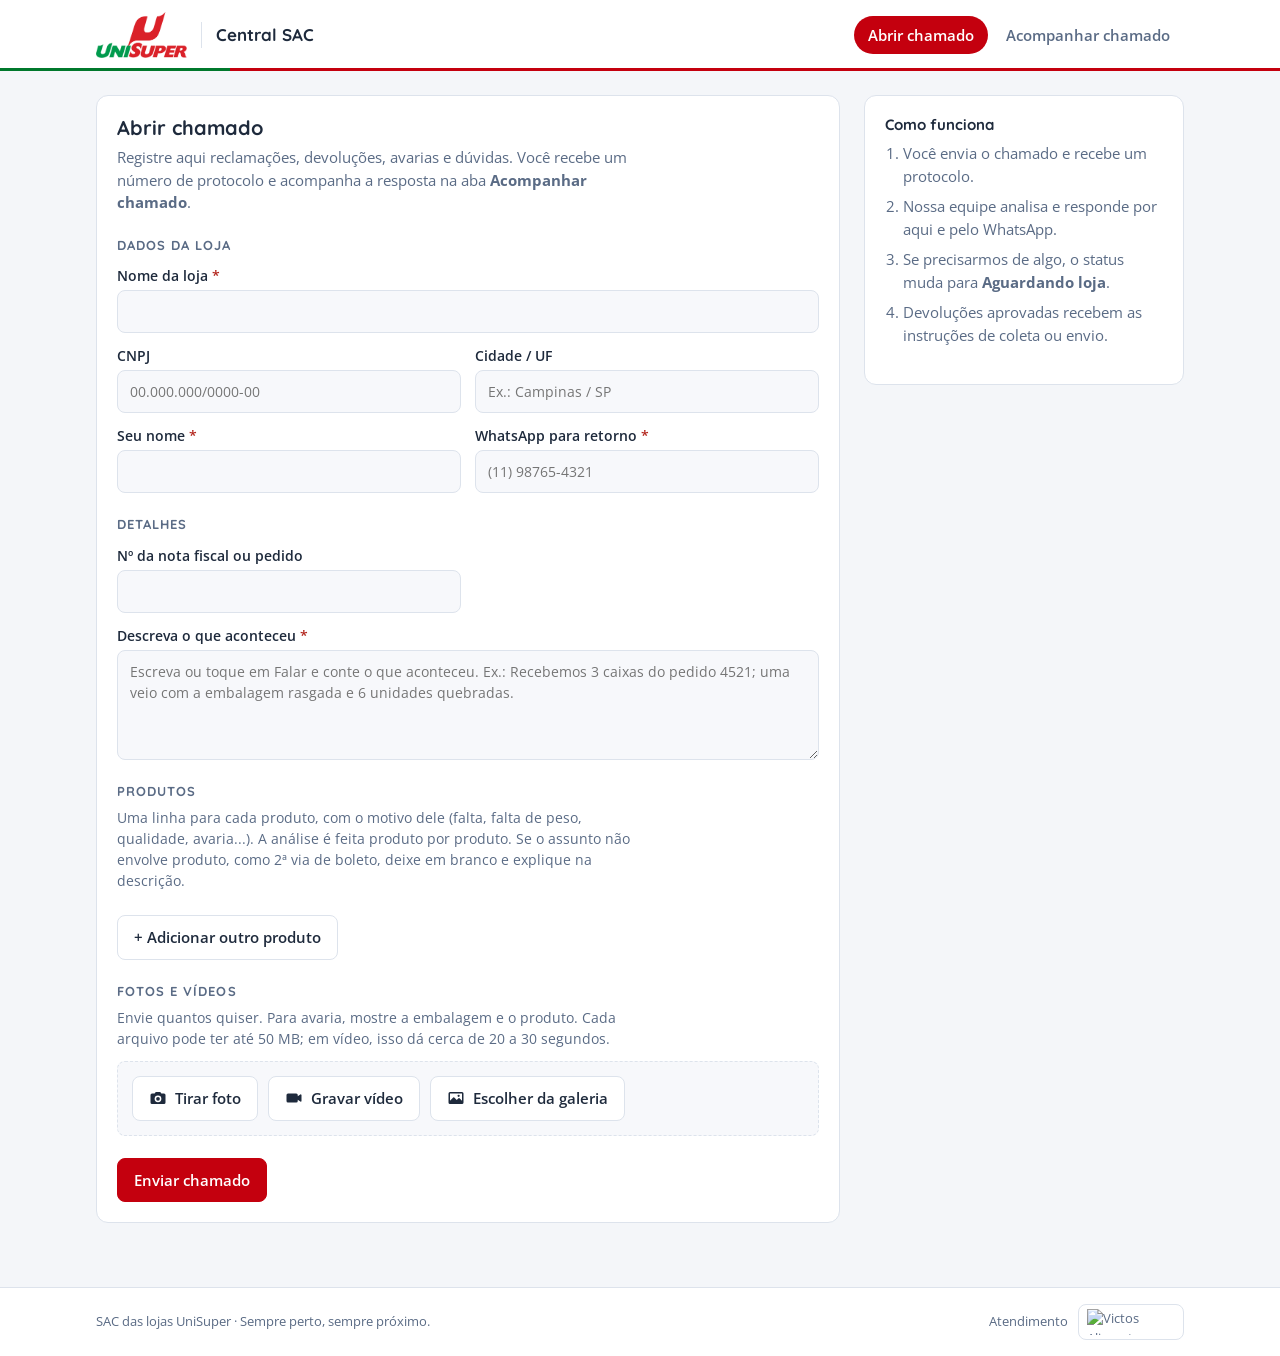
==== commit 0d11fa61: "Logo UniSuper em alta resolução e ícone do app com o U Usa o arquivo maior da logo UniSuper: sem slo" ====
--- a/index.html
+++ b/index.html
@@ -23,7 +23,7 @@
     <a class="brand" href="./">
       <picture>
         <source srcset="img/unisuper-logo-escuro.png" media="(prefers-color-scheme: dark)">
-        <img class="logo" src="img/unisuper-logo-grande.png" alt="UniSuper" width="453" height="237">
+        <img class="logo" src="img/unisuper-logo-grande.png" alt="UniSuper" width="496" height="250">
       </picture>
       <span class="brand-sub">Central SAC</span>
     </a>
@@ -173,8 +173,8 @@
   <div class="bv-faixa" aria-hidden="true"></div>
   <div class="bv-corpo">
     <picture>
-      <source srcset="img/unisuper-logo-escuro.png" media="(prefers-color-scheme: dark)">
-      <img src="img/unisuper-logo-grande.png" alt="UniSuper" class="bv-logo" width="453" height="237">
+      <source srcset="img/unisuper-logo-slogan-escuro.png" media="(prefers-color-scheme: dark)">
+      <img src="img/unisuper-logo-slogan.png" alt="UniSuper — Sempre perto, sempre próximo." class="bv-logo" width="496" height="316">
     </picture>
     <h1 id="bv-tit">Bem-vindo!</h1>
     <p class="bv-loja" id="bv-loja" hidden></p>
--- a/estilo.css
+++ b/estilo.css
@@ -452,7 +452,7 @@
 .bv-faixa { height: 8px; margin: 0 calc(-1 * max(16px, env(safe-area-inset-left, 0px))); background: var(--grad); flex: none; }
 .bv-corpo { flex: 1; display: flex; flex-direction: column; align-items: center; justify-content: center; text-align: center; gap: 18px; padding-block: 32px; max-width: 520px; margin: 0 auto; width: 100%; }
 .bv-corpo picture { display: contents; }
-.bv-logo { width: min(280px, 75%); height: auto; }
+.bv-logo { width: min(300px, 80%); height: auto; }
 .boas-vindas h1 { font-size: clamp(48px, 15vw, 80px); line-height: 1; color: var(--accent); letter-spacing: -.02em; margin-top: 8px; }
 .bv-loja { margin: -6px 0 0; font-family: var(--f-display); font-weight: 700; font-size: clamp(20px, 6vw, 26px); color: var(--ink); overflow-wrap: anywhere; }
 .bv-txt { margin: 0; color: var(--muted); font-size: 17px; max-width: 34ch; }
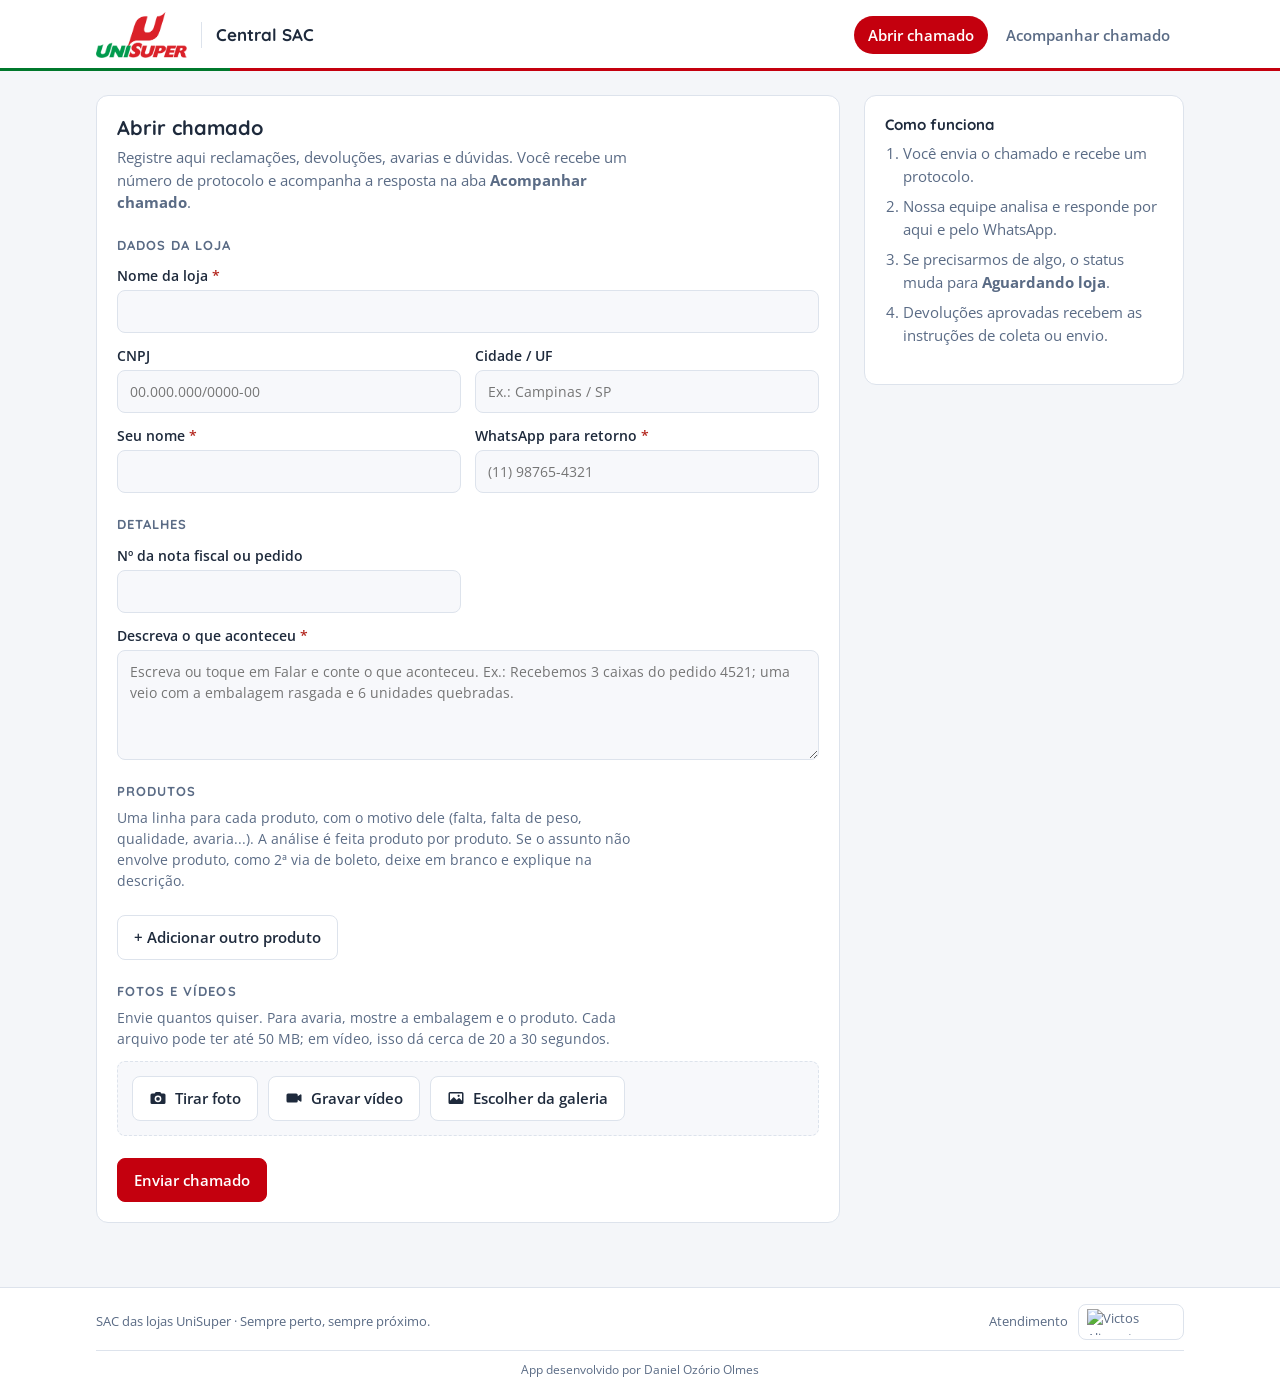
==== commit 43951801: "Crédito no rodapé: App desenvolvido por Daniel Ozório Olmes Co-Authored-By: Claude Opus 5.5 <noreply" ====
--- a/index.html
+++ b/index.html
@@ -166,6 +166,7 @@
   <div class="wrap">
     <span>SAC das lojas UniSuper · Sempre perto, sempre próximo.</span>
     <span class="grupo">Atendimento <span class="selo"><img src="img/victos-logo.png" alt="Victos Alimentos e Logística" width="720" height="212"></span></span>
+    <span class="credito">App desenvolvido por Daniel Ozório Olmes</span>
   </div>
 </footer>
 
--- a/estilo.css
+++ b/estilo.css
@@ -471,3 +471,4 @@
 .brand .logo { height: 46px; }
 @media (max-width: 620px) { .brand .logo { height: 38px; } }
 .rodape .grupo img { height: 26px; }
+.rodape .credito { flex-basis: 100%; text-align: center; font-size: 12px; color: var(--muted); padding-top: 10px; border-top: 1px solid var(--line); }
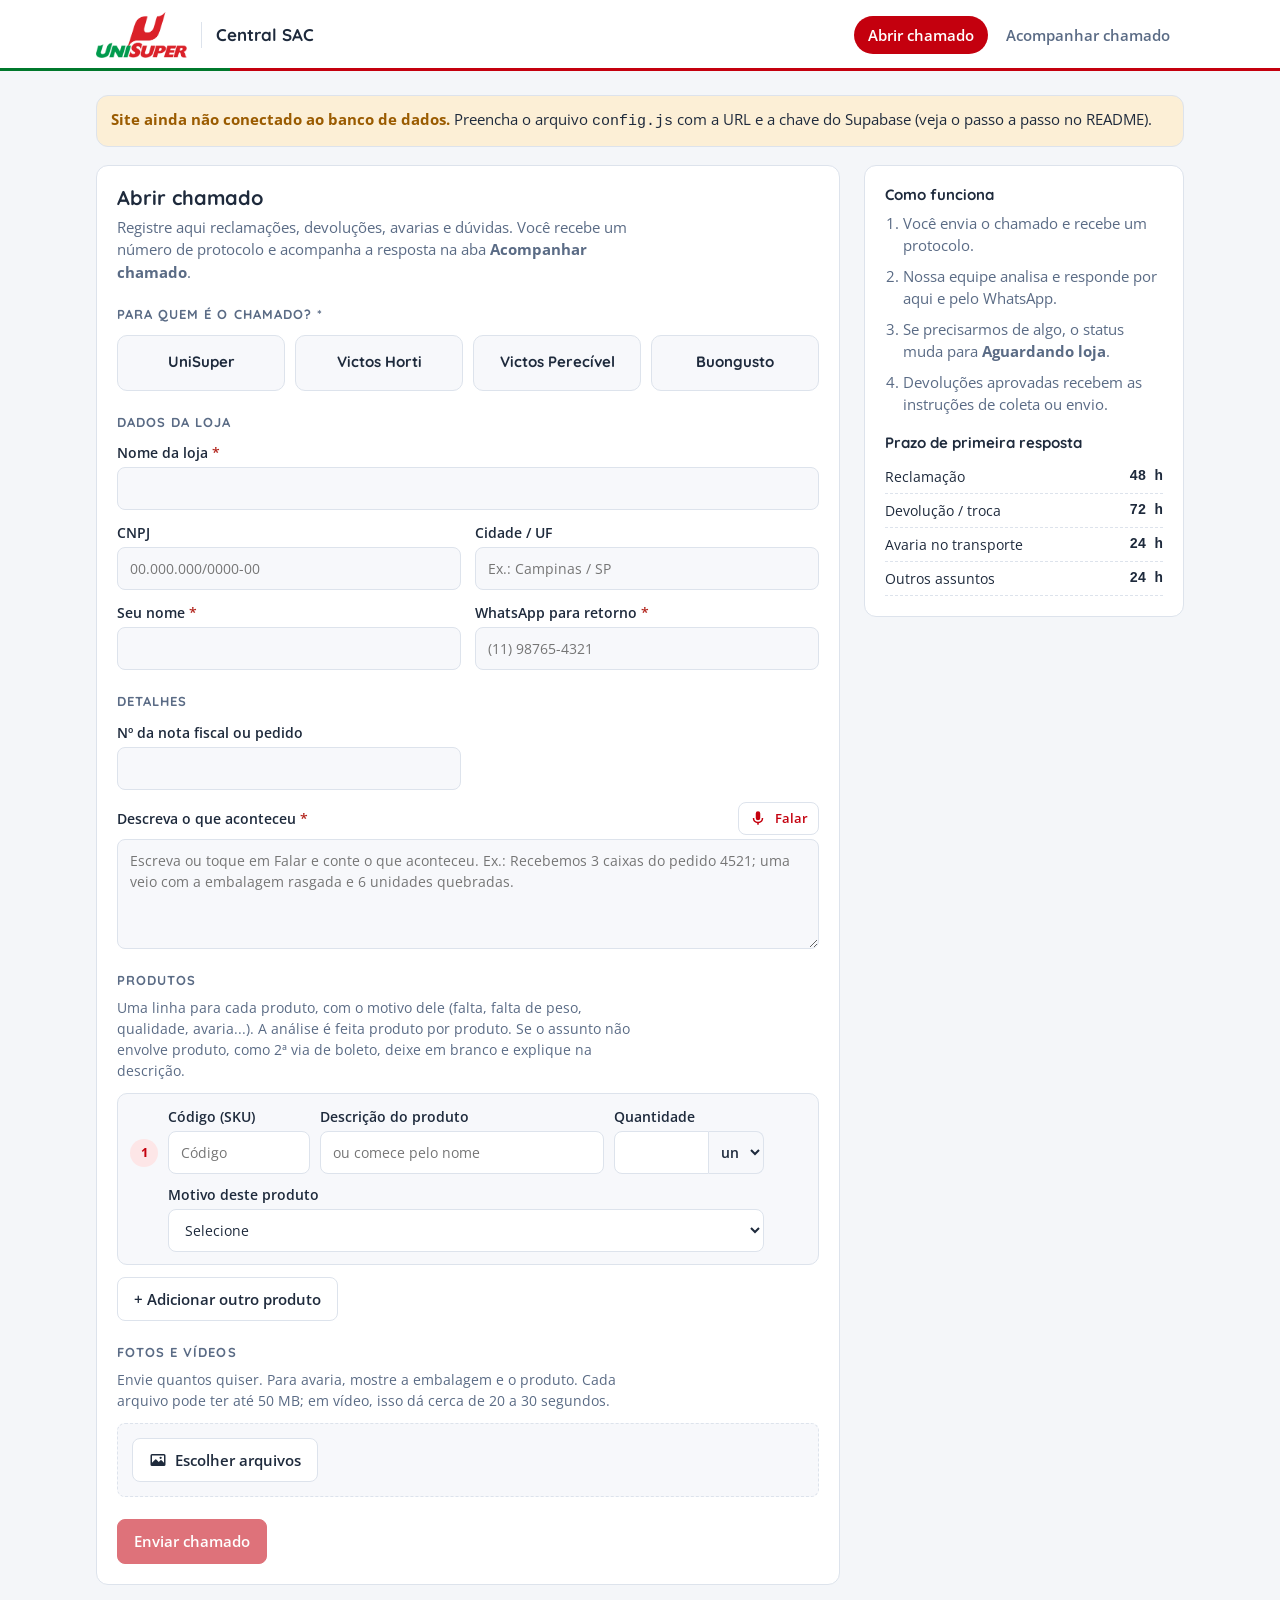
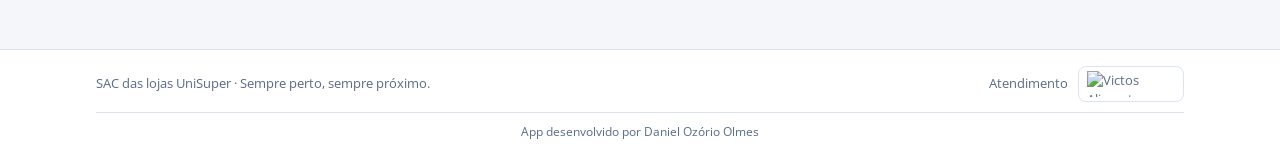
==== commit 39c95c12: "Para quem é o chamado: UniSuper, Victos Horti, Victos Perecível ou Buongusto - Boas-vindas: "Abrir c" ====
--- a/index.html
+++ b/index.html
@@ -50,6 +50,11 @@
       <form class="card" id="form" novalidate>
         <h2>Abrir chamado</h2>
         <p class="lead">Registre aqui reclamações, devoluções, avarias e dúvidas. Você recebe um número de protocolo e acompanha a resposta na aba <b>Acompanhar chamado</b>.</p>
+
+        <fieldset>
+          <legend id="dest-leg">Para quem é o chamado? *</legend>
+          <div class="destinos" id="destinos" role="radiogroup" aria-labelledby="dest-leg"></div>
+        </fieldset>
 
         <fieldset>
           <legend>Dados da loja</legend>
@@ -181,6 +186,11 @@
     <p class="bv-loja" id="bv-loja" hidden></p>
     <p class="bv-txt">Este é o SAC das lojas UniSuper. Por aqui você abre reclamações, devoluções e avarias, manda fotos e vídeos e acompanha a resposta da equipe.</p>
     <button class="btn primary bv-btn" type="button" id="bv-ok">Abrir chamado</button>
+    <div class="bv-destinos" id="bv-destinos" hidden>
+      <h2>Para quem é o chamado?</h2>
+      <div class="bv-opcoes" id="bv-opcoes"></div>
+      <button class="btn small" type="button" id="bv-voltar">Voltar</button>
+    </div>
     <span class="bv-grupo">Atendimento <img src="img/victos-logo.png" alt="Victos Alimentos e Logística" width="720" height="212"></span>
   </div>
 </div>
@@ -192,7 +202,7 @@
 <script src="comum.js"></script>
 <script>
 (function () {
-  const { TIPOS, STATUS, MOTIVOS_ITEM, tipoPelosItens, fmtQtd, lerQtd, MAX_ARQUIVO, tipoArquivo, tamanho, decisaoTexto, $, esc, soDigitos, store, prazoDe, prazoInfo, quando, toast, copiar, mensagemErro } = window.SAC;
+  const { TIPOS, STATUS, DESTINOS, MOTIVOS_ITEM, tipoPelosItens, fmtQtd, lerQtd, MAX_ARQUIVO, tipoArquivo, tamanho, decisaoTexto, $, esc, soDigitos, store, prazoDe, prazoInfo, quando, toast, copiar, mensagemErro } = window.SAC;
   const cfg = window.SAC_CONFIG || {};
   const sb = window.SAC.cliente();
   let atual = null; // chamado aberto na consulta: {protocolo, whatsapp}
@@ -215,6 +225,12 @@
   // ---------- formulário ----------
   $('sla-list').innerHTML = '<h3>Prazo de primeira resposta</h3>' + Object.values(TIPOS).map((t) =>
     `<div><span>${esc(t.rot)}</span><b class="mono">${t.sla} h</b></div>`).join('');
+  // Destino do chamado: cartões no topo do formulário (o app também pergunta logo nas boas-vindas).
+  $('destinos').innerHTML = Object.entries(DESTINOS).map(([k, r]) =>
+    `<label class="destino"><input type="radio" name="destino" value="${k}"><span>${esc(r)}</span></label>`).join('');
+  const destinoAtual = () => (document.querySelector('input[name="destino"]:checked') || {}).value || '';
+  function escolherDestino(k) { const r = document.querySelector(`input[name="destino"][value="${k}"]`); if (r) r.checked = true; }
+
   function novaLinha() {
     const d = document.createElement('div');
     d.className = 'item-linha';
@@ -447,6 +463,7 @@
     e.preventDefault();
     if (!sb) return;
     const v = (id) => $(id).value.trim();
+    if (!destinoAtual()) { $('form-msg').textContent = 'Escolha para quem é o chamado (UniSuper, Victos Horti, Victos Perecível ou Buongusto).'; $('destinos').querySelector('input').focus(); return; }
     const faltando = [['f-loja', 'nome da loja'], ['f-contato', 'seu nome'], ['f-whats', 'WhatsApp'], ['f-desc', 'descrição']].filter(([id]) => !v(id));
     if (faltando.length) { $('form-msg').textContent = 'Preencha: ' + faltando.map((f) => f[1]).join(', ') + '.'; $(faltando[0][0]).focus(); return; }
     if (soDigitos(v('f-whats')).length < 10) { $('form-msg').textContent = 'Confira o WhatsApp: use DDD + número.'; $('f-whats').focus(); return; }
@@ -487,7 +504,7 @@
       const { data, error } = await sb.rpc('abrir_chamado', { dados: {
         tipo, motivo, loja_nome: loja.nome, loja_cnpj: loja.cnpj, loja_cidade: loja.cidade,
         loja_contato: loja.contato, loja_whatsapp: loja.whatsapp, nf: v('f-nf'), descricao: v('f-desc'), itens, anexos,
-        loja_codigo: lojaFixa ? lojaFixa.codigo : null
+        loja_codigo: lojaFixa ? lojaFixa.codigo : null, destino: destinoAtual()
       } });
       if (error) throw error;
       const protocolo = data.protocolo;
@@ -498,7 +515,7 @@
       ['f-nf', 'f-desc'].forEach((id) => { $(id).value = ''; });
       limparItens(); limparAnexos(); $('form-msg').textContent = '';
       $('suc-code').textContent = protocolo;
-      $('suc-prazo').textContent = 'Primeira resposta em até ' + TIPOS[tipo].sla + ' horas.';
+      $('suc-prazo').textContent = 'Para ' + DESTINOS[destinoAtual()] + '. Primeira resposta em até ' + TIPOS[tipo].sla + ' horas.';
       $('form-area').hidden = true; $('sucesso').hidden = false;
       window.scrollTo(0, 0);
     } catch (err) {
@@ -553,6 +570,7 @@
         <span class="pill s-${esc(t.status)}">${esc(STATUS[t.status] || t.status)}</span>
       </div>
       <dl class="kv">
+        ${t.destino ? `<dt>Para</dt><dd>${esc(DESTINOS[t.destino] || t.destino)}</dd>` : ''}
         <dt>Tipo</dt><dd>${esc(TIPOS[t.tipo]?.rot || t.tipo)} · ${esc(t.motivo)}</dd>
         <dt>Loja</dt><dd>${esc(t.loja_nome)}</dd>
         ${t.nf ? `<dt>Nota / pedido</dt><dd class="mono">${esc(t.nf)}</dd>` : ''}
@@ -613,11 +631,29 @@
     document.body.classList.add('sem-rolagem');
     $('bv-ok').focus();
   }
-  $('bv-ok').addEventListener('click', () => {
+  $('bv-opcoes').innerHTML = Object.entries(DESTINOS).map(([k, r]) => `<button class="bv-opcao" type="button" data-destino="${k}">${esc(r)}</button>`).join('');
+  function fecharBoasVindas() {
     store.set('sac.boasVindasVista', Date.now());
     $('boas-vindas').classList.add('saindo');
     setTimeout(() => { $('boas-vindas').hidden = true; document.body.classList.remove('sem-rolagem'); }, 250);
     if (location.hash === '#boas-vindas') { try { history.replaceState(null, '', location.pathname + location.search); } catch (e) { /* ok */ } }
+  }
+  // "Abrir chamado" leva à pergunta "Para quem é o chamado?"; a escolha já vem marcada no formulário.
+  $('bv-ok').addEventListener('click', () => {
+    $('boas-vindas').classList.add('escolhendo');
+    $('bv-ok').hidden = true; $('bv-destinos').hidden = false;
+    $('bv-opcoes').querySelector('button').focus();
+  });
+  $('bv-voltar').addEventListener('click', () => {
+    $('boas-vindas').classList.remove('escolhendo');
+    $('bv-destinos').hidden = true; $('bv-ok').hidden = false; $('bv-ok').focus();
+  });
+  $('bv-opcoes').addEventListener('click', (e) => {
+    const b = e.target.closest('[data-destino]');
+    if (!b) return;
+    escolherDestino(b.dataset.destino);
+    irPara('novo');
+    fecharBoasVindas();
   });
   const ua = navigator.userAgent || '';
   const ehIphone = /iphone|ipad|ipod/i.test(ua);
--- a/estilo.css
+++ b/estilo.css
@@ -140,7 +140,7 @@
 .kpi.bad b { color: var(--bad); }
 .kpi.warn b { color: var(--warn); }
 .kpi.ok b { color: var(--ok); }
-.filters { display: grid; grid-template-columns: minmax(0, 2fr) repeat(2, minmax(0, 1fr)); gap: 10px; margin-bottom: 12px; }
+.filters { display: grid; grid-template-columns: minmax(0, 2fr) repeat(3, minmax(0, 1fr)); gap: 10px; margin-bottom: 12px; }
 .list { background: var(--surface); border: 1px solid var(--line); border-radius: var(--r); overflow: hidden; }
 .row { display: grid; grid-template-columns: 150px minmax(0, 1.6fr) minmax(0, 1.2fr) 140px 130px; gap: 12px; align-items: center; padding: 12px 16px; border: 0; border-top: 1px solid var(--line); background: transparent; width: 100%; text-align: left; cursor: pointer; }
 .row:first-child { border-top: 0; }
@@ -384,7 +384,7 @@
 .rl-periodo { display: flex; flex-wrap: wrap; gap: 6px; }
 .rl-periodo button { border: 1px solid var(--line); background: var(--surface); border-radius: 999px; padding: 6px 12px; font-weight: 600; font-size: 13px; cursor: pointer; color: var(--muted); }
 .rl-periodo button[aria-pressed="true"] { background: var(--accent); border-color: var(--accent); color: var(--accent-ink); }
-.rl-campos { display: grid; grid-template-columns: 150px 150px repeat(3, minmax(0, 1fr)) minmax(0, 1.2fr); gap: 10px; }
+.rl-campos { display: grid; grid-template-columns: 150px 150px repeat(4, minmax(0, 1fr)) minmax(0, 1.2fr); gap: 10px; }
 .rl-campos input[type="date"] { width: 100%; padding: 10px 12px; border: 1px solid var(--line); border-radius: 8px; background: var(--surface-2); }
 .rl-ativos { display: flex; flex-wrap: wrap; gap: 6px; }
 .rl-ativos:empty { display: none; }
@@ -472,3 +472,22 @@
 @media (max-width: 620px) { .brand .logo { height: 38px; } }
 .rodape .grupo img { height: 26px; }
 .rodape .credito { flex-basis: 100%; text-align: center; font-size: 12px; color: var(--muted); padding-top: 10px; border-top: 1px solid var(--line); }
+
+/* Para quem é o chamado */
+.destinos { display: grid; grid-template-columns: repeat(4, minmax(0, 1fr)); gap: 10px; }
+.destino { position: relative; }
+.destino input { position: absolute; opacity: 0; inset: 0; cursor: pointer; }
+.destino span { display: flex; align-items: center; justify-content: center; text-align: center; min-height: 56px; padding: 10px; border: 1px solid var(--line); border-radius: 10px; background: var(--surface-2); font-family: var(--f-display); font-weight: 700; font-size: 15px; cursor: pointer; }
+.destino input:checked + span { border-color: var(--accent); background: var(--accent-soft); box-shadow: inset 0 0 0 1px var(--accent); color: var(--accent); }
+.destino input:focus-visible + span { outline: 2px solid var(--accent); outline-offset: 2px; }
+@media (max-width: 620px) { .destinos { grid-template-columns: repeat(2, minmax(0, 1fr)); } }
+/* Escolha do destino nas boas-vindas */
+.bv-destinos { width: 100%; display: grid; gap: 12px; justify-items: center; }
+.bv-destinos h2 { font-size: clamp(22px, 6vw, 28px); }
+.bv-opcoes { width: min(100%, 360px); display: grid; gap: 10px; }
+.bv-opcao { width: 100%; padding: 16px; border-radius: 12px; border: 2px solid var(--accent); background: var(--surface); color: var(--accent); font-family: var(--f-display); font-weight: 700; font-size: 19px; cursor: pointer; }
+.bv-opcao:hover, .bv-opcao:focus-visible { background: var(--accent); color: var(--accent-ink); outline: none; }
+.boas-vindas.escolhendo .bv-txt, .boas-vindas.escolhendo .bv-loja { display: none; }
+.boas-vindas.escolhendo h1 { font-size: clamp(36px, 10vw, 52px); }
+
+.tag-dest { display: inline-block; margin-left: 6px; padding: 1px 8px; border-radius: 999px; background: var(--accent-soft); color: var(--accent); font-size: 12px; font-weight: 700; vertical-align: 1px; }
